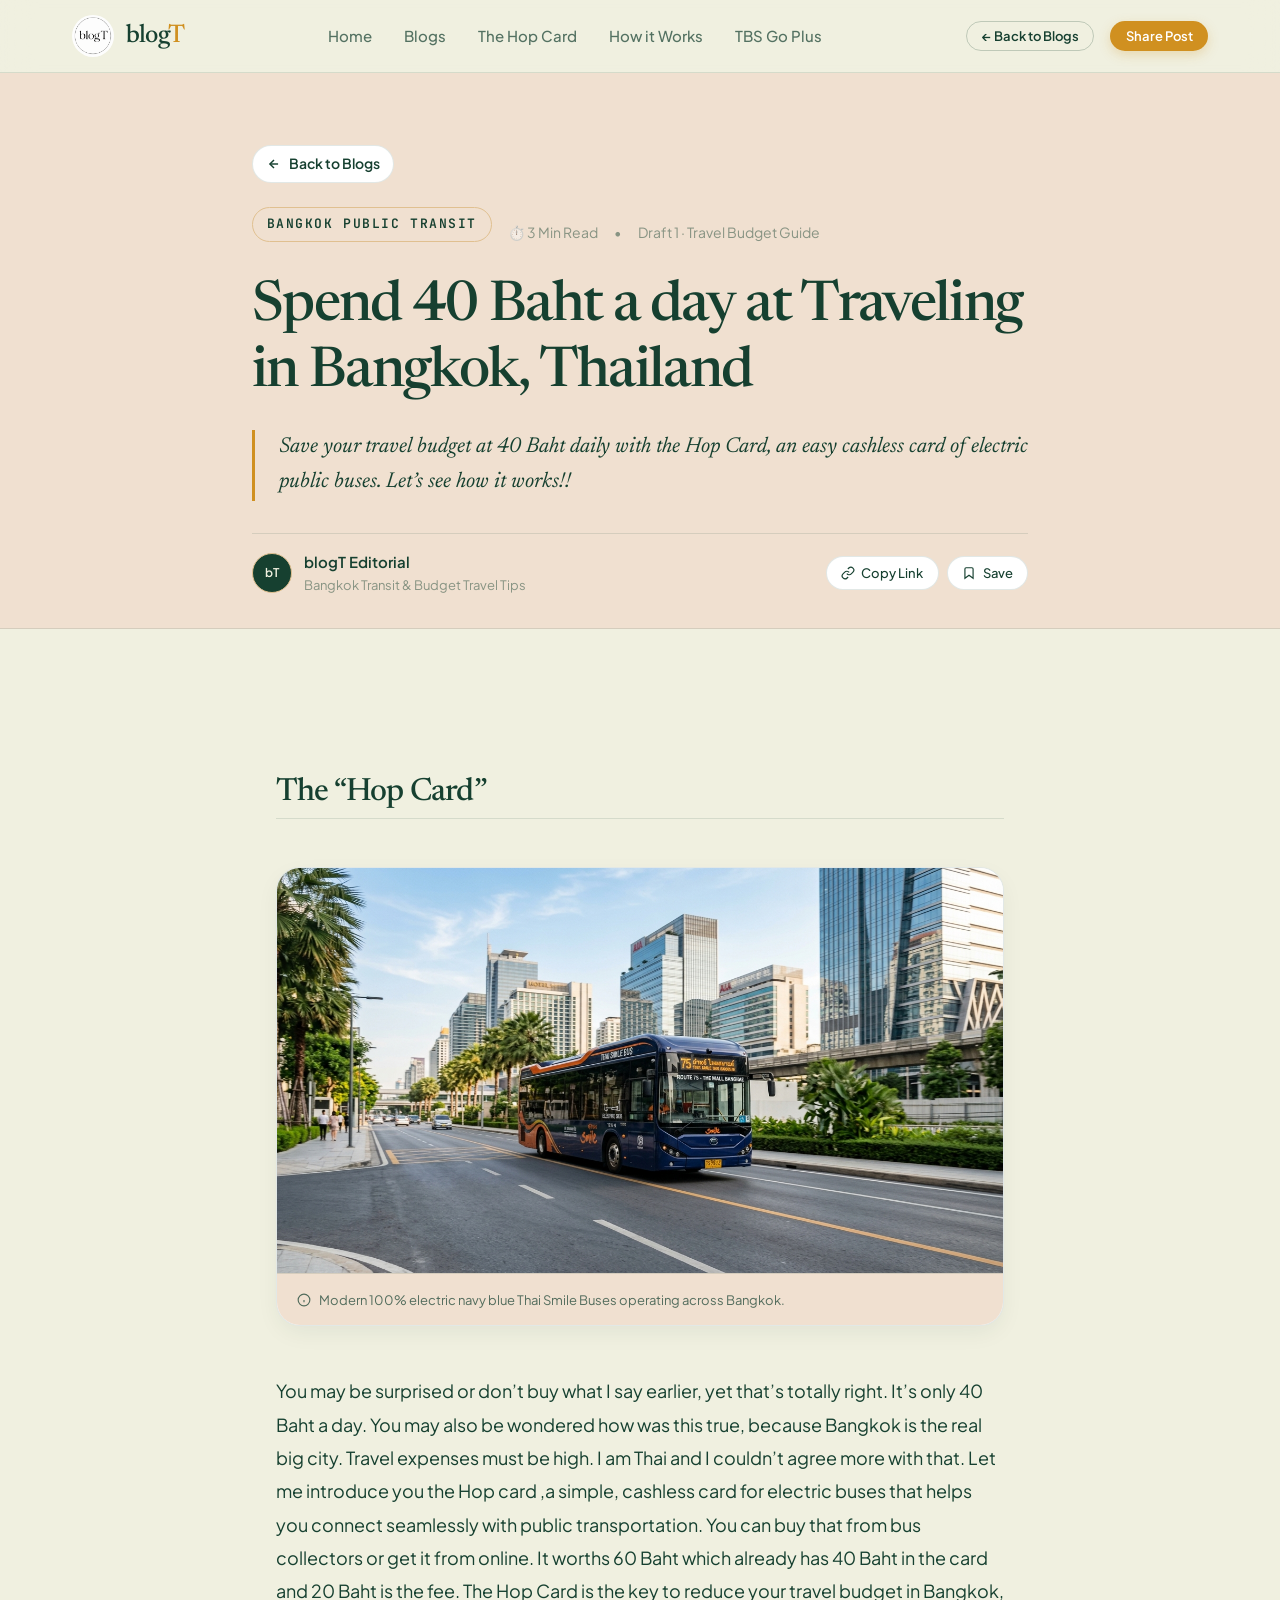
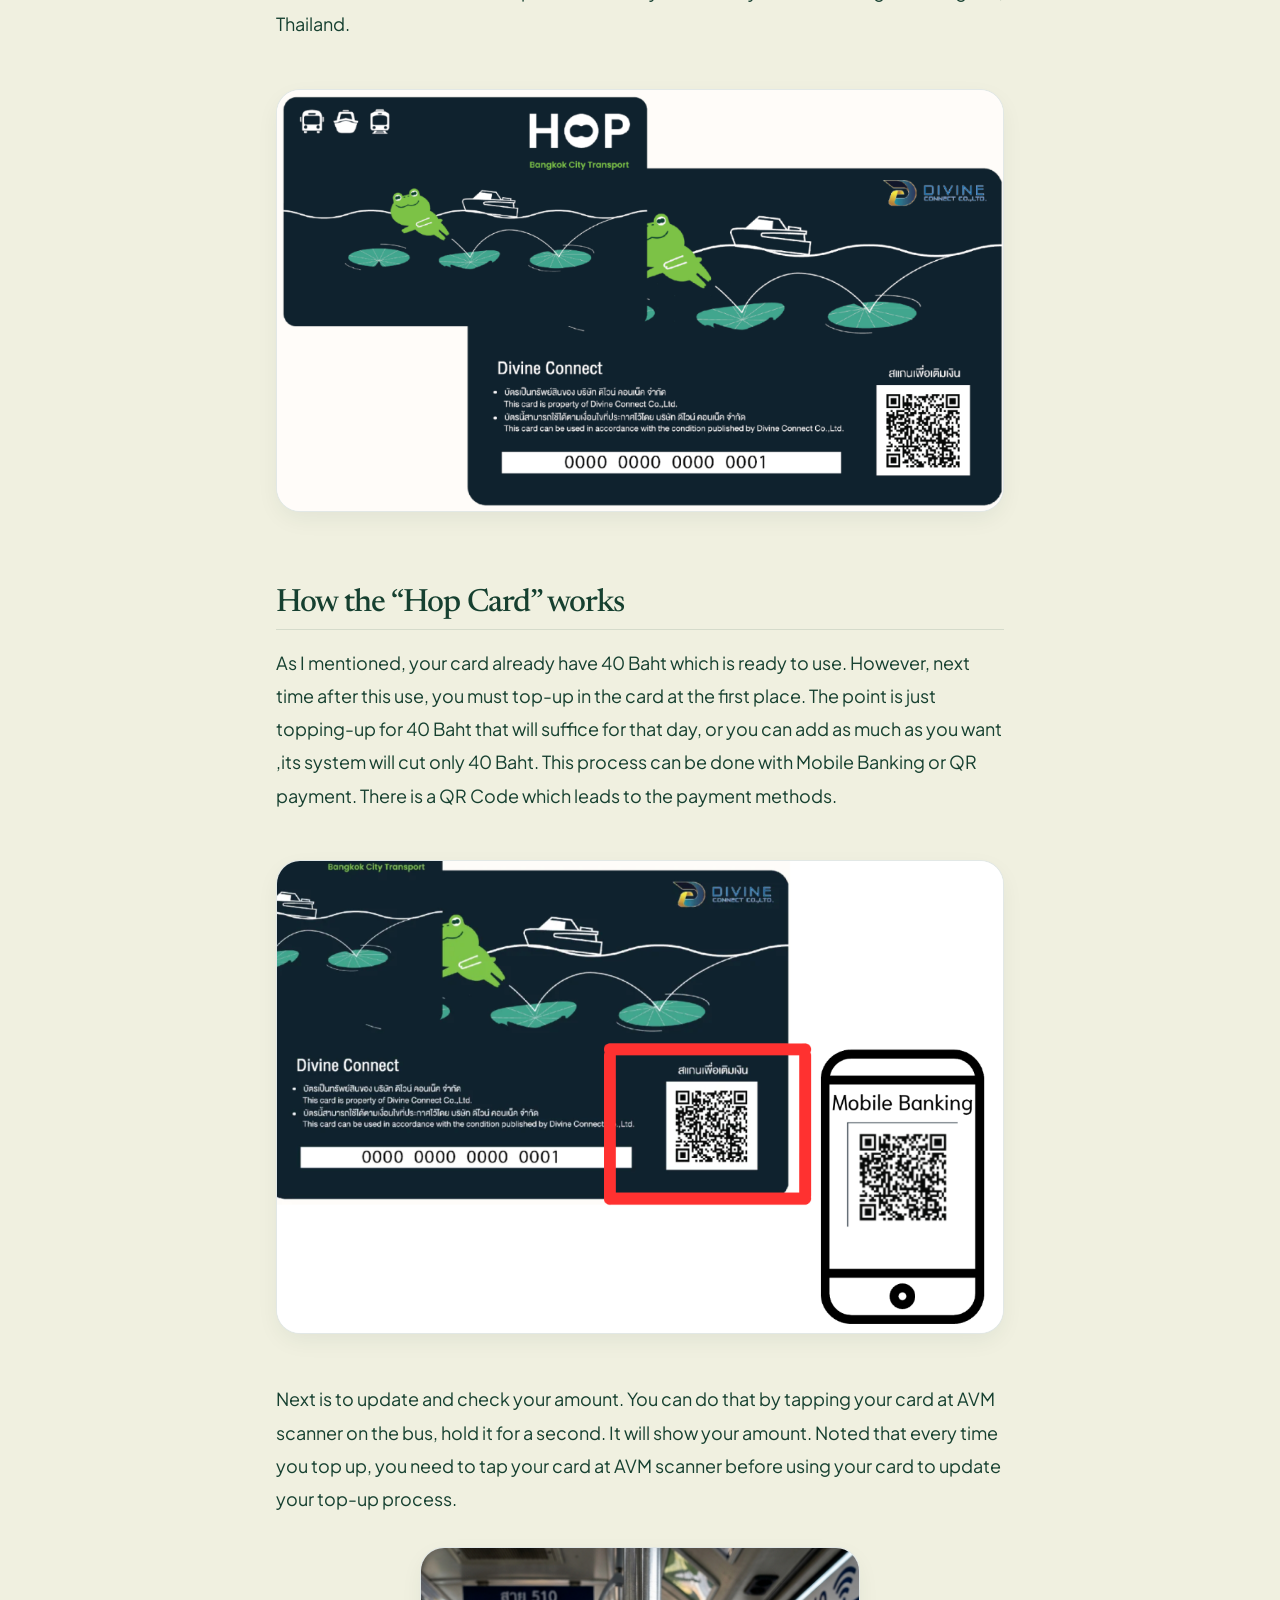
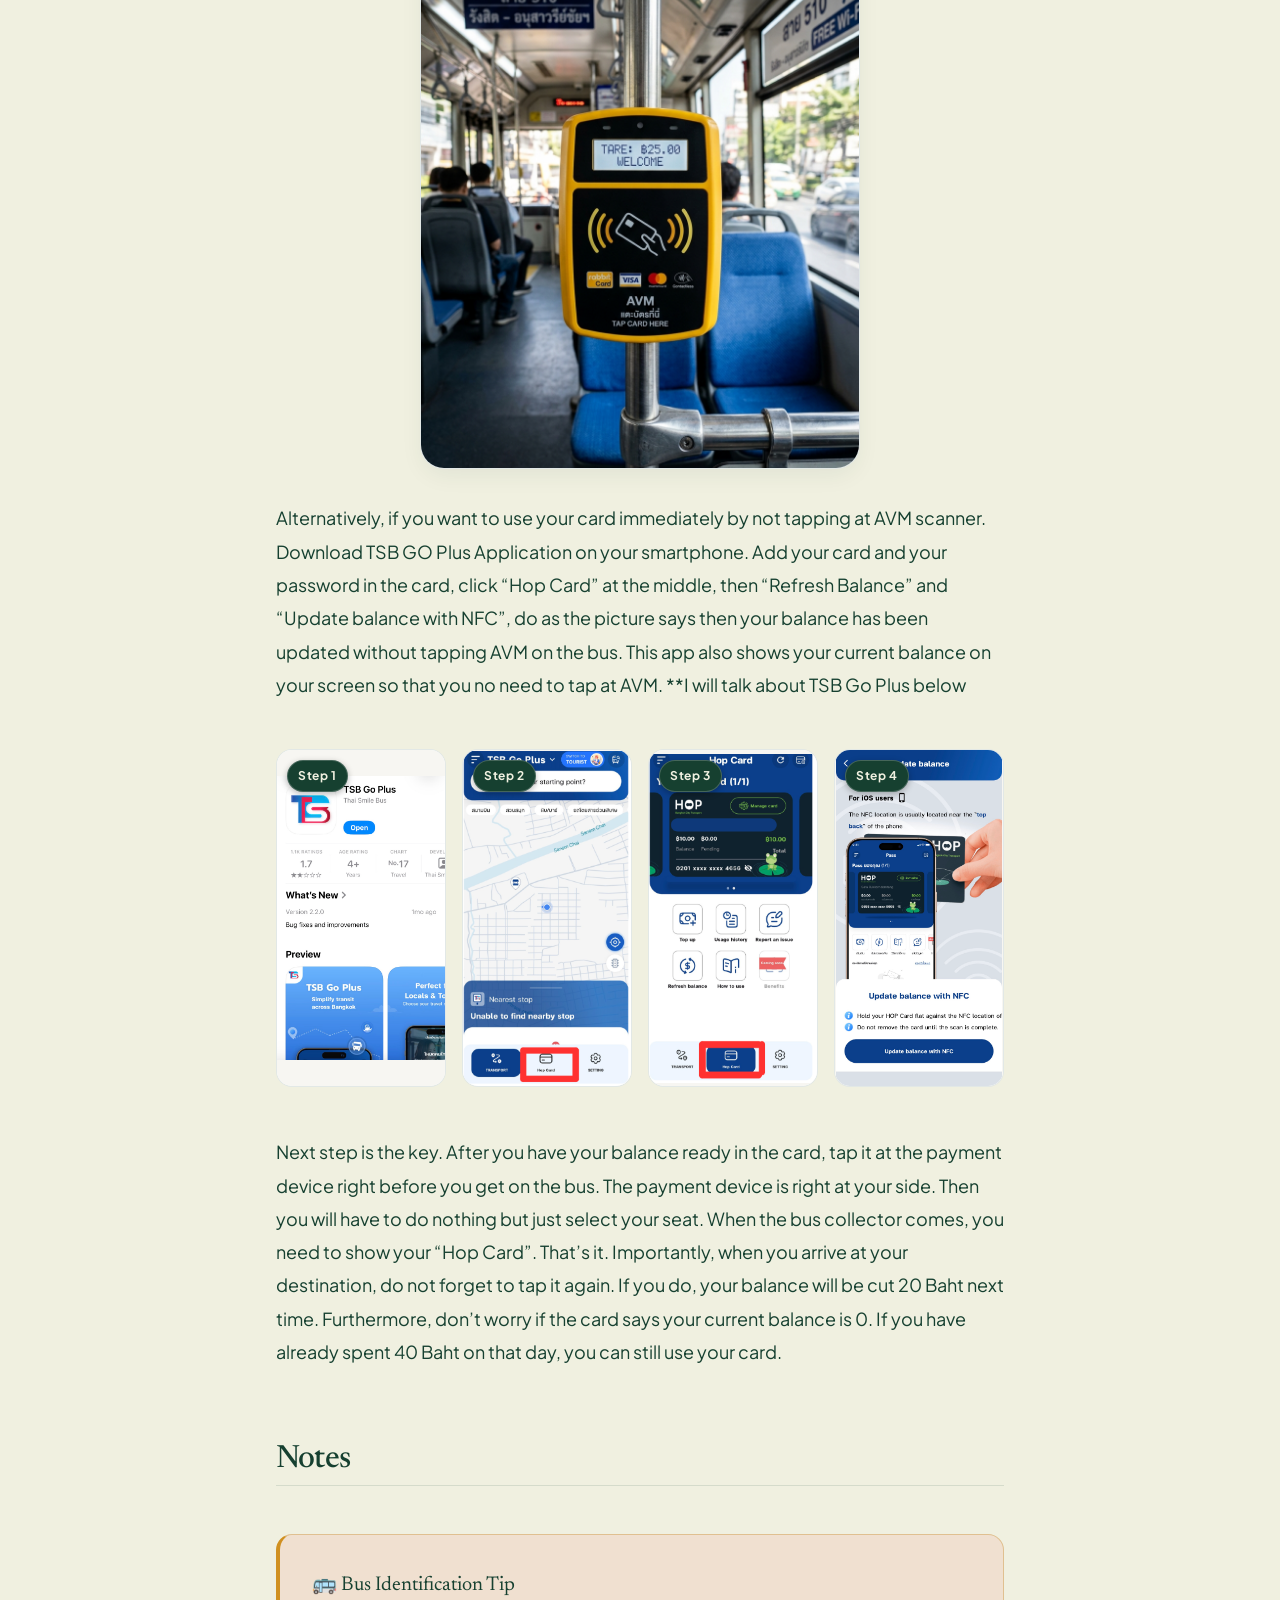
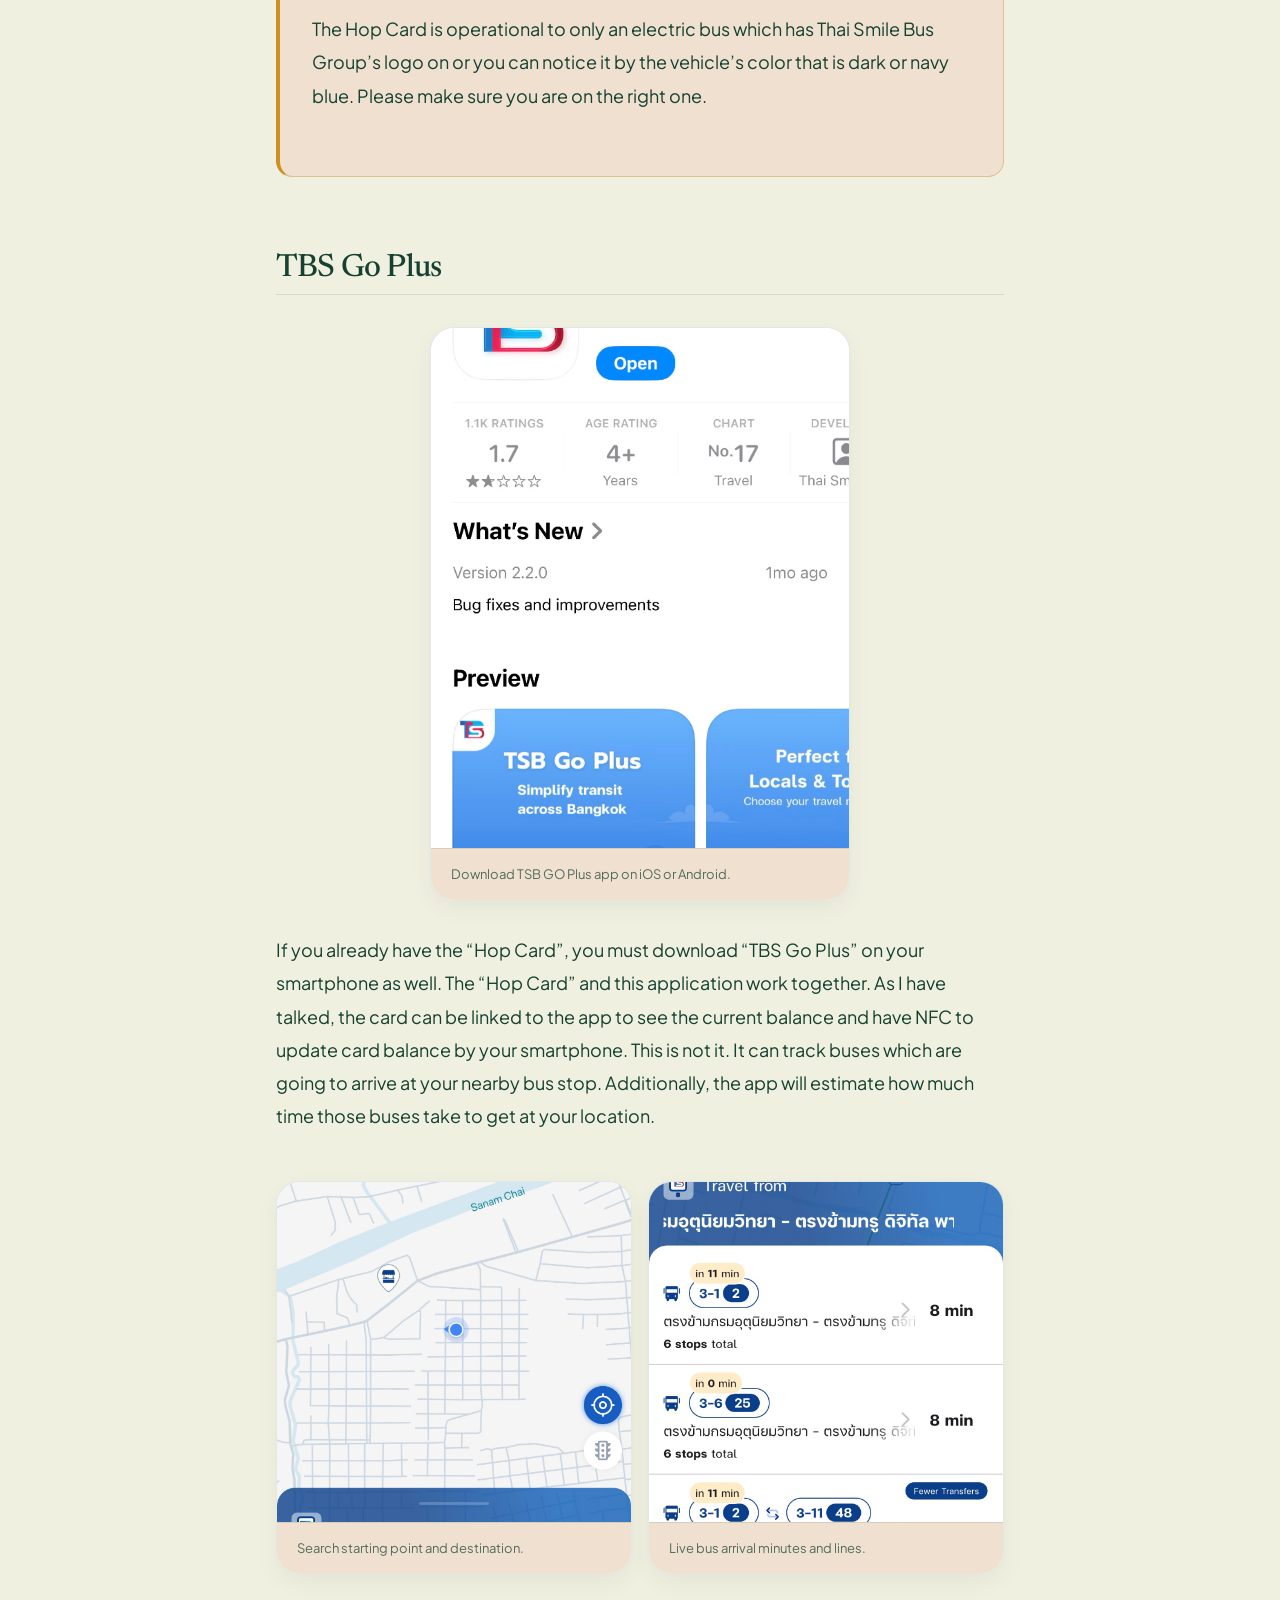
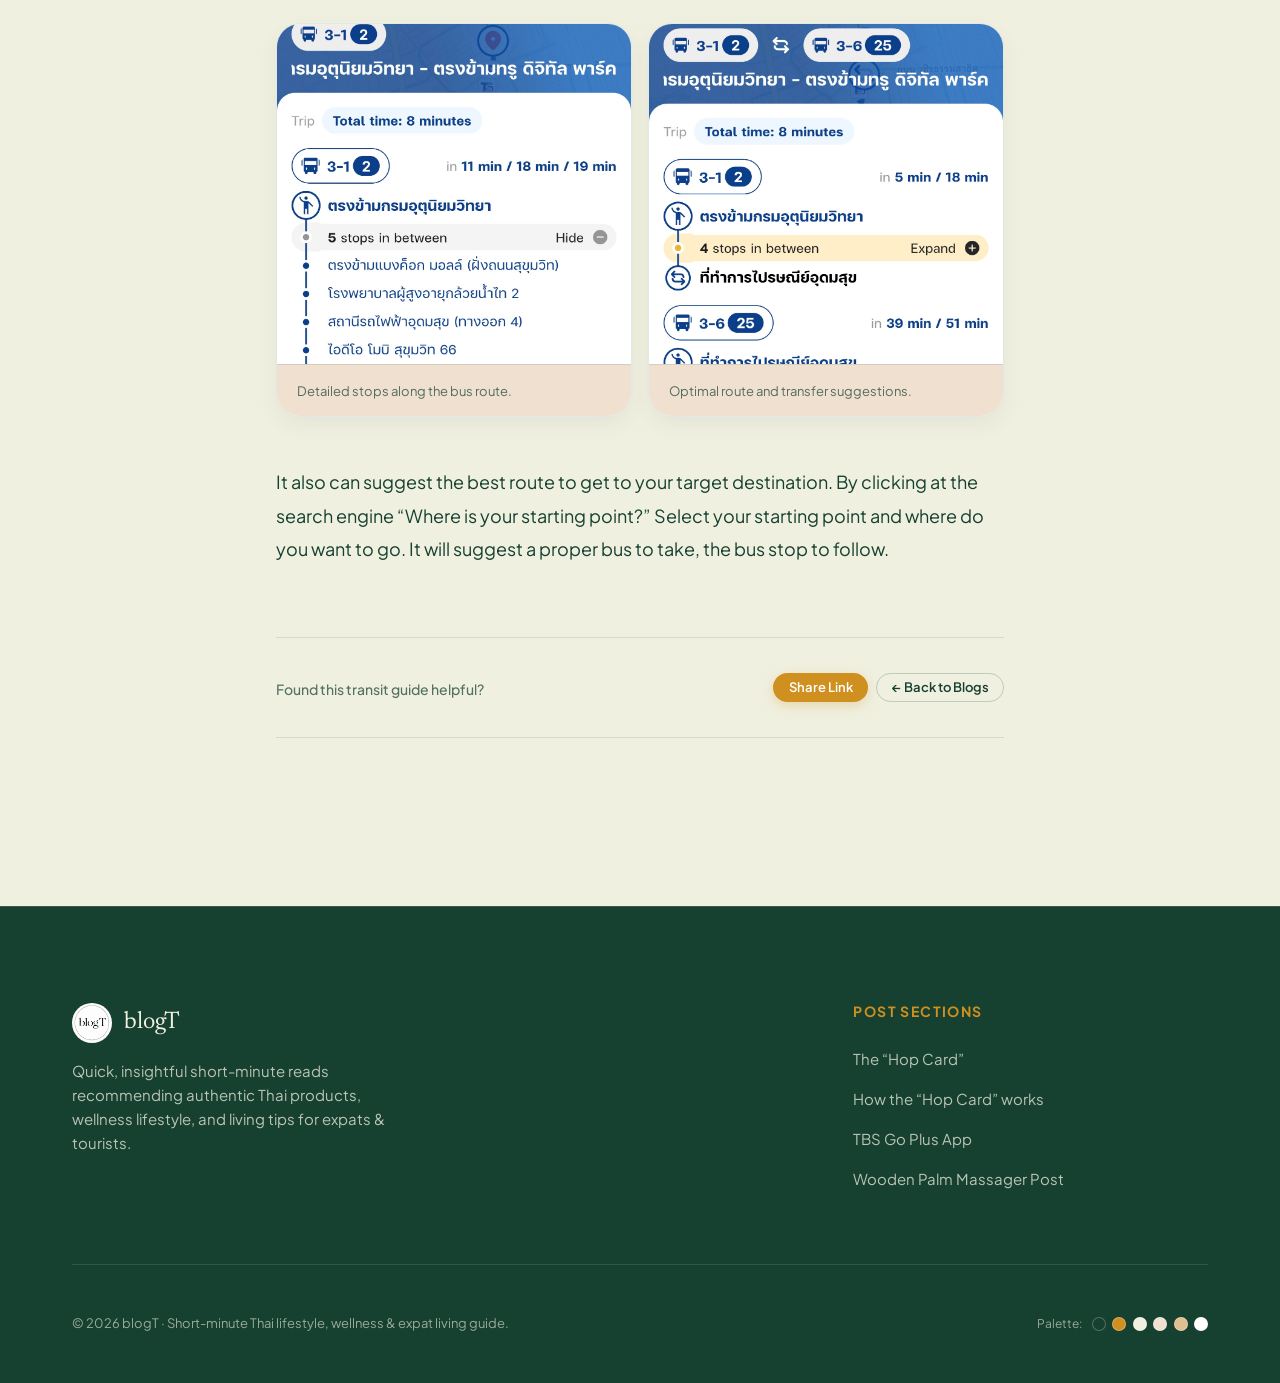
==== hop-card-bangkok.html @ a98628d6 "Add files via upload" ====
<!DOCTYPE html>
<html lang="en">
<head>
  <meta charset="UTF-8">
  <meta name="viewport" content="width=device-width, initial-scale=1.0">
  <title>Spend 40 Baht a day at Traveling in Bangkok, Thailand — blogT</title>
  <meta name="description" content="Save your travel budget at 40 Baht daily with the Hop Card, an easy cashless card of electric public buses. Let’s see how it works!!">
  
  <!-- Favicon -->
  <link rel="icon" type="image/png" href="assets/blogt-logo.png">

  <!-- Google Fonts -->
  <link rel="preconnect" href="https://fonts.googleapis.com">
  <link rel="preconnect" href="https://fonts.gstatic.com" crossorigin>
  <link href="https://fonts.googleapis.com/css2?family=JetBrains+Mono:wght@400;500;600&family=Newsreader:ital,opsz,wght@0,6..72,400..700;1,6..72,400..600&family=Plus+Jakarta+Sans:wght@400;500;600;700&display=swap" rel="stylesheet">

  <!-- Stylesheets -->
  <link rel="stylesheet" href="css/tokens.css">
  <link rel="stylesheet" href="css/base.css">
  <link rel="stylesheet" href="css/components.css">
  <link rel="stylesheet" href="css/responsive.css">
</head>
<body>

  <!-- Header -->
  <header class="site-header" id="site-header">
    <div class="container nav-container">
      <a href="index.html" class="brand-link" aria-label="blogT Home">
        <img src="assets/blogt-logo.png" alt="blogT Logo" class="brand-logo-img" width="42" height="42">
        <span class="brand-text">blog<span class="brand-dot">T</span></span>
      </a>

      <!-- Desktop Nav -->
      <nav class="nav-menu" id="nav-menu">
        <a href="index.html" class="nav-link">Home</a>
        <a href="index.html#blogs" class="nav-link">Blogs</a>
        <a href="#hop-card" class="nav-link">The Hop Card</a>
        <a href="#how-it-works" class="nav-link">How it Works</a>
        <a href="#tbs-go-plus" class="nav-link">TBS Go Plus</a>
      </nav>

      <!-- Actions -->
      <div class="nav-actions">
        <a href="index.html#blogs" class="btn btn-outline btn-sm">← Back to Blogs</a>
        <button class="btn btn-primary btn-sm" data-action="share-article">Share Post</button>
      </div>
    </div>
  </header>

  <main>
    <!-- Article Header -->
    <header class="article-page-header">
      <div class="container container-narrow">
        <a href="index.html#blogs" class="back-to-home">
          <svg width="14" height="14" viewBox="0 0 24 24" fill="none" stroke="currentColor" stroke-width="2.5">
            <line x1="19" y1="12" x2="5" y2="12"></line>
            <polyline points="12 19 5 12 12 5"></polyline>
          </svg>
          Back to Blogs
        </a>

        <div class="article-header-meta">
          <span class="section-tag">Bangkok Public Transit</span>
          <span style="font-size: 0.875rem; color: var(--text-faint);">⏱️ 3 Min Read</span>
          <span style="font-size: 0.875rem; color: var(--text-faint);">•</span>
          <span style="font-size: 0.875rem; color: var(--text-faint);">Draft 1 · Travel Budget Guide</span>
        </div>

        <h1 class="article-main-title">
          Spend 40 Baht a day at Traveling in Bangkok, Thailand
        </h1>

        <p class="article-lead-text">
          Save your travel budget at 40 Baht daily with the Hop Card, an easy cashless card of electric public buses. Let’s see how it works!!
        </p>

        <div class="article-author-bar">
          <div class="article-author-info">
            <div class="author-avatar" style="width: 40px; height: 40px; background-color: var(--color-forest); color: var(--color-cream); font-weight: 600;">bT</div>
            <div>
              <div style="font-size: 0.9375rem; font-weight: 600; color: var(--color-forest);">blogT Editorial</div>
              <div style="font-size: 0.8125rem; color: var(--text-faint);">Bangkok Transit &amp; Budget Travel Tips</div>
            </div>
          </div>
          <div class="share-buttons-group">
            <button class="share-btn" data-action="copy-link">
              <svg width="14" height="14" viewBox="0 0 24 24" fill="none" stroke="currentColor" stroke-width="2">
                <path d="M10 13a5 5 0 0 0 7.54.54l3-3a5 5 0 0 0-7.07-7.07l-1.72 1.71"></path>
                <path d="M14 11a5 5 0 0 0-7.54-.54l-3 3a5 5 0 0 0 7.07 7.07l1.71-1.71"></path>
              </svg>
              Copy Link
            </button>
            <button class="share-btn" data-action="bookmark">
              <svg width="14" height="14" viewBox="0 0 24 24" fill="none" stroke="currentColor" stroke-width="2">
                <path d="M19 21l-7-5-7 5V5a2 2 0 0 1 2-2h10a2 2 0 0 1 2 2z"></path>
              </svg>
              Save
            </button>
          </div>
        </div>
      </div>
    </header>

    <!-- Main Article Body (Exact Draft 1 Content) -->
    <article class="article-body-wrapper">
      <div class="article-prose">
        
        <!-- Section 1: The "Hop Card" -->
        <h2 id="hop-card">The “Hop Card”</h2>
        
        <figure class="article-figure">
          <img src="assets/images/hop-bus-bangkok.jpg" alt="Thai Smile Electric Navy Blue Bus in Bangkok" loading="eager">
          <figcaption class="article-figure-caption">
            <svg width="14" height="14" viewBox="0 0 24 24" fill="none" stroke="currentColor" stroke-width="2"><circle cx="12" cy="12" r="10"></circle><line x1="12" y1="16" x2="12" y2="12"></line><line x1="12" y1="8" x2="12.01" y2="8"></line></svg>
            Modern 100% electric navy blue Thai Smile Buses operating across Bangkok.
          </figcaption>
        </figure>

        <p>
          You may be surprised or don’t buy what I say earlier, yet that’s totally right. It’s only 40 Baht a day. You may also be wondered how was this true, because Bangkok is the real big city. Travel expenses must be high. I am Thai and I couldn’t agree more with that. Let me introduce you the Hop card ,a simple, cashless card for electric buses that helps you connect seamlessly with public transportation. You can buy that from bus collectors or get it from online. It worths 60 Baht which already has 40 Baht in the card and 20 Baht is the fee. The Hop Card is the key to reduce your travel budget in Bangkok, Thailand.
        </p>

        <!-- HOP Card Front & Back Image -->
        <figure class="article-figure">
          <img src="assets/images/hop-card-front-back.png" alt="Bangkok HOP Card Front and Back" loading="lazy">
        </figure>

        <!-- Section 2: How the "Hop Card" works -->
        <h2 id="how-it-works">How the “Hop Card” works</h2>

        <p>
          As I mentioned, your card already have 40 Baht which is ready to use. However, next time after this use, you must top-up in the card at the first place. The point is just topping-up for 40 Baht that will suffice for that day, or you can add as much as you want ,its system will cut only 40 Baht. This process can be done with Mobile Banking or QR payment. There is a QR Code which leads to the payment methods.
        </p>

        <figure class="article-figure">
          <img src="assets/images/hop-card-qr-topup.png" alt="Scan QR code with Mobile Banking to top up Hop Card" loading="lazy">
        </figure>

        <p>
          Next is to update and check your amount. You can do that by tapping your card at AVM scanner on the bus, hold it for a second. It will show your amount. Noted that every time you top up, you need to tap your card at AVM scanner before using your card to update your top-up process.
        </p>

        <figure class="article-figure" style="max-width: 440px; margin: var(--space-xl) auto;">
          <img src="assets/images/avm-scanner-clear.jpg" alt="AVM card scanner validator on bus" loading="lazy">
        </figure>

        <p>
          Alternatively, if you want to use your card immediately by not tapping at AVM scanner. Download TSB GO Plus Application on your smartphone. Add your card and your password in the card, click “Hop Card” at the middle, then “Refresh Balance” and “Update balance with NFC”, do as the picture says then your balance has been updated without tapping AVM on the bus. This app also shows your current balance on your screen so that you no need to tap at AVM. **I will talk about TSB Go Plus below
        </p>

        <!-- 4-Step App & NFC Balance Update Flow -->
        <div class="steps-image-grid">
          <!-- Step 1 -->
          <div class="step-card">
            <span class="step-badge">Step 1</span>
            <img src="assets/images/hop-card/step1-download-app.png" alt="Step 1: Download TSB GO Plus App" loading="lazy">
          </div>

          <!-- Step 2 -->
          <div class="step-card">
            <span class="step-badge">Step 2</span>
            <img src="assets/images/hop-card/step2-click-hopcard.png" alt="Step 2: Click Hop Card at the middle" loading="lazy">
          </div>

          <!-- Step 3 -->
          <div class="step-card">
            <span class="step-badge">Step 3</span>
            <img src="assets/images/hop-card/step3-card-dashboard.png" alt="Step 3: Click Refresh Balance" loading="lazy">
          </div>

          <!-- Step 4 -->
          <div class="step-card">
            <span class="step-badge">Step 4</span>
            <img src="assets/images/hop-card/step4-nfc-update.png" alt="Step 4: Update balance with NFC" loading="lazy">
          </div>
        </div>

        <p>
          Next step is the key. After you have your balance ready in the card, tap it at the payment device right before you get on the bus. The payment device is right at your side. Then you will have to do nothing but just select your seat. When the bus collector comes, you need to show your “Hop Card”. That’s it. Importantly, when you arrive at your destination, do not forget to tap it again. If you do, your balance will be cut 20 Baht next time. Furthermore, don’t worry if the card says your current balance is 0. If you have already spent 40 Baht on that day, you can still use your card.
        </p>

        <!-- Section 3: Notes -->
        <h2>Notes</h2>

        <div class="article-callout">
          <div class="article-callout-title">🚌 Bus Identification Tip</div>
          <p class="article-callout-text">
            The Hop Card is operational to only an electric bus which has Thai Smile Bus Group’s logo on or you can notice it by the vehicle’s color that is dark or navy blue. Please make sure you are on the right one.
          </p>
        </div>

        <!-- Section 4: TBS Go Plus -->
        <h2 id="tbs-go-plus">TBS Go Plus</h2>

        <figure class="article-figure" style="max-width: 420px; margin: var(--space-xl) auto;">
          <img src="assets/images/hop-card/step1-download-app.png" alt="TSB Go Plus App Store download" loading="lazy">
          <figcaption class="article-figure-caption">
            Download TSB GO Plus app on iOS or Android.
          </figcaption>
        </figure>

        <p>
          If you already have the “Hop Card”, you must download “TBS Go Plus” on your smartphone as well. The “Hop Card” and this application work together. As I have talked, the card can be linked to the app to see the current balance and have NFC to update card balance by your smartphone. This is not it. It can track buses which are going to arrive at your nearby bus stop. Additionally, the app will estimate how much time those buses take to get at your location.
        </p>

        <div class="article-figure-grid">
          <figure class="article-figure">
            <img src="assets/images/hop-card/tsb-route-search.png" alt="Where is your starting point search in TSB Go Plus" loading="lazy">
            <figcaption class="article-figure-caption">
              Search starting point and destination.
            </figcaption>
          </figure>

          <figure class="article-figure">
            <img src="assets/images/hop-card/tsb-live-arrival.png" alt="Real-time bus arrival tracking" loading="lazy">
            <figcaption class="article-figure-caption">
              Live bus arrival minutes and lines.
            </figcaption>
          </figure>
        </div>

        <div class="article-figure-grid">
          <figure class="article-figure">
            <img src="assets/images/hop-card/tsb-route-stops.png" alt="Route stops list in TSB Go Plus" loading="lazy">
            <figcaption class="article-figure-caption">
              Detailed stops along the bus route.
            </figcaption>
          </figure>

          <figure class="article-figure">
            <img src="assets/images/hop-card/tsb-transfer-route.png" alt="Transfer route and timing suggestions" loading="lazy">
            <figcaption class="article-figure-caption">
              Optimal route and transfer suggestions.
            </figcaption>
          </figure>
        </div>

        <p>
          It also can suggest the best route to get to your target destination. By clicking at the search engine “Where is your starting point?” Select your starting point and where do you want to go. It will suggest a proper bus to take, the bus stop to follow.
        </p>

        <!-- Article Share & Action Bar -->
        <div class="article-share-bar">
          <div>
            <span style="font-size: 0.875rem; color: var(--text-muted); font-weight: 500;">Found this transit guide helpful?</span>
          </div>
          <div class="share-buttons-group">
            <button class="btn btn-primary btn-sm" data-action="copy-link">
              <span>Share Link</span>
            </button>
            <a href="index.html#blogs" class="btn btn-outline btn-sm">← Back to Blogs</a>
          </div>
        </div>

      </div>
    </article>
  </main>

  <!-- Site Footer -->
  <footer class="site-footer">
    <div class="container">
      <div class="footer-top-grid" style="grid-template-columns: 2fr 1fr;">
        <div class="footer-brand">
          <div class="footer-logo-row">
            <img src="assets/blogt-logo.png" alt="blogT Logo" class="footer-logo-img">
            <span class="footer-brand-title">blogT</span>
          </div>
          <p class="footer-brand-desc">
            Quick, insightful short-minute reads recommending authentic Thai products, wellness lifestyle, and living tips for expats &amp; tourists.
          </p>
        </div>

        <div>
          <h4 class="footer-col-title">Post Sections</h4>
          <ul class="footer-links-list">
            <li><a href="#hop-card" class="footer-link">The “Hop Card”</a></li>
            <li><a href="#how-it-works" class="footer-link">How the “Hop Card” works</a></li>
            <li><a href="#tbs-go-plus" class="footer-link">TBS Go Plus App</a></li>
            <li><a href="wooden-palm-massager.html" class="footer-link">Wooden Palm Massager Post</a></li>
          </ul>
        </div>
      </div>

      <div class="footer-bottom">
        <div>
          © 2026 blogT · Short-minute Thai lifestyle, wellness &amp; expat living guide.
        </div>
        <div class="color-palette-pills" title="Official Brand Palette">
          <span style="font-size: 0.75rem; margin-right: 0.25rem;">Palette:</span>
          <span class="palette-swatch-mini" style="background-color: #164030;" title="Dark Forest Green #164030"></span>
          <span class="palette-swatch-mini" style="background-color: #D09020;" title="Golden Yellow #D09020"></span>
          <span class="palette-swatch-mini" style="background-color: #F0F0E0;" title="Light Cream #F0F0E0"></span>
          <span class="palette-swatch-mini" style="background-color: #F0E0D0;" title="Warm Ivory #F0E0D0"></span>
          <span class="palette-swatch-mini" style="background-color: #E0C090;" title="Soft Beige #E0C090"></span>
          <span class="palette-swatch-mini" style="background-color: #FFFFFF;" title="White #FFFFFF"></span>
        </div>
      </div>
    </div>
  </footer>

  <!-- Toast Container -->
  <div class="toast-container" id="toast-container"></div>

  <!-- Scripts -->
  <script src="js/app.js"></script>
</body>
</html>
---- css/tokens.css ----
:root {
  /* Brand Palette from Reference */
  --color-forest: #164030;
  --color-forest-rgb: 22, 64, 48;
  --color-golden: #D09020;
  --color-golden-rgb: 208, 144, 32;
  --color-cream: #F0F0E0;
  --color-cream-rgb: 240, 240, 224;
  --color-ivory: #F0E0D0;
  --color-ivory-rgb: 240, 224, 208;
  --color-beige: #E0C090;
  --color-beige-rgb: 224, 192, 144;
  --color-white: #FFFFFF;
  --color-white-rgb: 255, 255, 255;

  /* Functional Semantics */
  --bg-primary: var(--color-cream);
  --bg-secondary: var(--color-ivory);
  --bg-surface: var(--color-white);
  --bg-dark: var(--color-forest);
  --bg-accent: var(--color-golden);
  --bg-tint: rgba(var(--color-beige-rgb), 0.35);

  --text-primary: var(--color-forest);
  --text-muted: rgba(var(--color-forest-rgb), 0.72);
  --text-faint: rgba(var(--color-forest-rgb), 0.48);
  --text-inverse: var(--color-cream);
  --text-accent: var(--color-golden);

  --border-subtle: rgba(var(--color-forest-rgb), 0.12);
  --border-medium: rgba(var(--color-forest-rgb), 0.22);
  --border-beige: var(--color-beige);
  --border-accent: var(--color-golden);

  /* Typography */
  --font-serif: 'Newsreader', 'Playfair Display', Georgia, serif;
  --font-sans: 'Plus Jakarta Sans', -apple-system, BlinkMacSystemFont, 'Segoe UI', sans-serif;
  --font-mono: 'JetBrains Mono', 'SF Mono', Consolas, monospace;

  /* Fluid Spacing */
  --space-xs: 0.25rem;
  --space-sm: 0.5rem;
  --space-md: 1rem;
  --space-lg: 1.5rem;
  --space-xl: 2rem;
  --space-2xl: 3rem;
  --space-3xl: 4.5rem;
  --space-4xl: 6rem;

  /* Layout */
  --container-max: 1200px;
  --container-narrow: 840px;
  --radius-sm: 4px;
  --radius-md: 8px;
  --radius-lg: 16px;
  --radius-xl: 24px;
  --radius-full: 9999px;

  /* Elevation & Shadows */
  --shadow-subtle: 0 2px 8px rgba(var(--color-forest-rgb), 0.04);
  --shadow-card: 0 8px 24px -4px rgba(var(--color-forest-rgb), 0.08);
  --shadow-float: 0 20px 40px -10px rgba(var(--color-forest-rgb), 0.12);
  --shadow-dropdown: 0 12px 32px rgba(var(--color-forest-rgb), 0.15);

  /* Transitions */
  --transition-fast: 150ms cubic-bezier(0.4, 0, 0.2, 1);
  --transition-normal: 250ms cubic-bezier(0.4, 0, 0.2, 1);
  --transition-smooth: 400ms cubic-bezier(0.16, 1, 0.3, 1);
}
---- css/base.css ----
/* Base Reset & Box Sizing */
*, *::before, *::after {
  box-sizing: border-box;
  margin: 0;
  padding: 0;
}

html {
  font-size: 16px;
  scroll-behavior: smooth;
  -webkit-font-smoothing: antialiased;
  -moz-osx-font-smoothing: grayscale;
  background-color: var(--bg-primary);
  color: var(--text-primary);
  text-rendering: optimizeLegibility;
}

body {
  font-family: var(--font-sans);
  font-size: 1.0625rem;
  line-height: 1.65;
  background-color: var(--bg-primary);
  color: var(--text-primary);
  min-height: 100vh;
  display: flex;
  flex-direction: column;
  overflow-x: hidden;
  position: relative;
}

/* Custom Selection */
::selection {
  background-color: var(--color-golden);
  color: var(--color-white);
}

/* Scrollbar */
::-webkit-scrollbar {
  width: 8px;
  height: 8px;
}

::-webkit-scrollbar-track {
  background: var(--bg-primary);
}

::-webkit-scrollbar-thumb {
  background: var(--color-beige);
  border-radius: var(--radius-full);
}

::-webkit-scrollbar-thumb:hover {
  background: var(--color-golden);
}

/* Typography Base */
h1, h2, h3, h4, h5, h6 {
  font-family: var(--font-serif);
  color: var(--text-primary);
  font-weight: 500;
  line-height: 1.2;
  letter-spacing: -0.02em;
}

h1 {
  font-size: clamp(2.5rem, 5vw + 1rem, 4.5rem);
  letter-spacing: -0.03em;
}

h2 {
  font-size: clamp(2rem, 3.5vw + 0.5rem, 3.25rem);
  letter-spacing: -0.025em;
}

h3 {
  font-size: clamp(1.4rem, 2vw + 0.5rem, 2rem);
}

h4 {
  font-size: 1.25rem;
}

p {
  color: var(--text-muted);
  margin-bottom: var(--space-md);
  font-weight: 400;
}

p.lead {
  font-size: 1.25rem;
  line-height: 1.7;
  color: var(--text-primary);
}

a {
  color: inherit;
  text-decoration: none;
  transition: color var(--transition-fast), opacity var(--transition-fast);
}

button {
  font-family: inherit;
  cursor: pointer;
  border: none;
  background: none;
}

img {
  max-width: 100%;
  height: auto;
  display: block;
}

/* Layout Utilities */
.container {
  width: 100%;
  max-width: var(--container-max);
  margin-left: auto;
  margin-right: auto;
  padding-left: var(--space-xl);
  padding-right: var(--space-xl);
}

.container-narrow {
  max-width: var(--container-narrow);
}

.section {
  padding-top: var(--space-4xl);
  padding-bottom: var(--space-4xl);
  position: relative;
}

.section-header {
  text-align: center;
  max-width: 720px;
  margin: 0 auto var(--space-3xl) auto;
}

.section-tag {
  display: inline-flex;
  align-items: center;
  gap: 0.5rem;
  font-family: var(--font-mono);
  font-size: 0.8125rem;
  text-transform: uppercase;
  letter-spacing: 0.12em;
  color: var(--color-forest);
  background-color: var(--color-ivory);
  border: 1px solid var(--border-beige);
  padding: 0.35rem 0.85rem;
  border-radius: var(--radius-full);
  margin-bottom: var(--space-md);
  font-weight: 600;
}

.section-title {
  margin-bottom: var(--space-md);
}

.section-desc {
  font-size: 1.125rem;
  line-height: 1.6;
  color: var(--text-muted);
}

/* Accent utilities */
.text-golden {
  color: var(--color-golden);
}

.text-forest {
  color: var(--color-forest);
}

.serif-italic {
  font-family: var(--font-serif);
  font-style: italic;
  font-weight: 400;
}

.divider {
  height: 1px;
  background-color: var(--border-subtle);
  border: none;
  margin: var(--space-3xl) 0;
}
---- css/components.css ----
/* ==========================================================================
   Navigation & Header
   ========================================================================== */
.site-header {
  position: sticky;
  top: 0;
  z-index: 100;
  background-color: rgba(var(--color-cream-rgb), 0.88);
  backdrop-filter: blur(16px);
  -webkit-backdrop-filter: blur(16px);
  border-bottom: 1px solid var(--border-subtle);
  transition: all var(--transition-normal);
}

.site-header.scrolled {
  background-color: rgba(var(--color-cream-rgb), 0.96);
  border-bottom-color: var(--border-medium);
  box-shadow: var(--shadow-subtle);
}

.nav-container {
  display: flex;
  align-items: center;
  justify-content: space-between;
  height: 72px;
}

.brand-link {
  display: flex;
  align-items: center;
  gap: 0.75rem;
  font-family: var(--font-serif);
  font-size: 1.5rem;
  font-weight: 600;
  letter-spacing: -0.02em;
  color: var(--color-forest);
}

.brand-logo-img {
  width: 42px;
  height: 42px;
  border-radius: var(--radius-full);
  object-fit: cover;
  transition: transform var(--transition-smooth);
}

.brand-link:hover .brand-logo-img {
  transform: rotate(10deg) scale(1.05);
}

.brand-text {
  font-family: var(--font-serif);
  font-size: 1.6rem;
  letter-spacing: -0.03em;
  font-weight: 500;
}

.brand-dot {
  color: var(--color-golden);
}

.nav-menu {
  display: flex;
  align-items: center;
  gap: 2rem;
  list-style: none;
}

.nav-link {
  font-size: 0.9375rem;
  font-weight: 500;
  color: var(--text-muted);
  position: relative;
  padding: 0.25rem 0;
}

.nav-link:hover {
  color: var(--color-forest);
}

.nav-link::after {
  content: '';
  position: absolute;
  bottom: 0;
  left: 0;
  width: 0%;
  height: 1.5px;
  background-color: var(--color-golden);
  transition: width var(--transition-normal);
}

.nav-link:hover::after {
  width: 100%;
}

.nav-actions {
  display: flex;
  align-items: center;
  gap: 1rem;
}

.search-trigger-btn {
  display: flex;
  align-items: center;
  gap: 0.5rem;
  padding: 0.5rem 0.85rem;
  border-radius: var(--radius-full);
  background-color: var(--color-ivory);
  border: 1px solid var(--border-subtle);
  color: var(--text-muted);
  font-size: 0.875rem;
  font-family: var(--font-sans);
  transition: all var(--transition-fast);
}

.search-trigger-btn:hover {
  border-color: var(--color-beige);
  color: var(--color-forest);
  background-color: var(--color-white);
}

.kbd-shortcut {
  display: inline-block;
  font-family: var(--font-mono);
  font-size: 0.75rem;
  padding: 0.1rem 0.4rem;
  border-radius: var(--radius-sm);
  background-color: var(--color-white);
  border: 1px solid var(--border-subtle);
  color: var(--text-faint);
}

/* Mobile Toggle */
.mobile-menu-btn {
  display: none;
  background: none;
  border: none;
  color: var(--color-forest);
  cursor: pointer;
  padding: 0.5rem;
}

/* ==========================================================================
   Buttons
   ========================================================================== */
.btn {
  display: inline-flex;
  align-items: center;
  justify-content: center;
  gap: 0.5rem;
  font-family: var(--font-sans);
  font-size: 0.9375rem;
  font-weight: 600;
  padding: 0.75rem 1.4rem;
  border-radius: var(--radius-full);
  transition: all var(--transition-fast);
  cursor: pointer;
  white-space: nowrap;
  line-height: 1;
}

.btn-primary {
  background-color: var(--color-golden);
  color: var(--color-white);
  border: 1px solid transparent;
  box-shadow: 0 4px 12px rgba(var(--color-golden-rgb), 0.25);
}

.btn-primary:hover {
  background-color: #ba7e18;
  transform: translateY(-1px);
  box-shadow: 0 6px 16px rgba(var(--color-golden-rgb), 0.35);
}

.btn-primary:active {
  transform: translateY(0);
}

.btn-dark {
  background-color: var(--color-forest);
  color: var(--color-cream);
  border: 1px solid transparent;
}

.btn-dark:hover {
  background-color: #0f2d22;
  transform: translateY(-1px);
  box-shadow: 0 4px 14px rgba(var(--color-forest-rgb), 0.2);
}

.btn-outline {
  background-color: transparent;
  color: var(--color-forest);
  border: 1px solid var(--border-medium);
}

.btn-outline:hover {
  border-color: var(--color-forest);
  background-color: rgba(var(--color-forest-rgb), 0.04);
}

.btn-ghost {
  background-color: transparent;
  color: var(--text-muted);
  padding: 0.75rem 1rem;
}

.btn-ghost:hover {
  color: var(--color-forest);
}

.btn-sm {
  font-size: 0.8125rem;
  padding: 0.45rem 0.9rem;
}

.btn-lg {
  font-size: 1.0625rem;
  padding: 0.95rem 2rem;
}

/* ==========================================================================
   Hero Section
   ========================================================================== */
.hero-section {
  position: relative;
  min-height: 560px;
  padding-top: var(--space-4xl);
  padding-bottom: var(--space-4xl);
  background-color: var(--color-cream);
  background-image: url('../assets/images/thai-lifestyle-banner.jpg');
  background-repeat: no-repeat;
  background-position: right center;
  background-size: cover;
  display: flex;
  align-items: center;
  overflow: hidden;
}

.hero-section::before {
  content: '';
  position: absolute;
  inset: 0;
  background: linear-gradient(
    90deg,
    rgba(240, 240, 224, 0.97) 0%,
    rgba(240, 240, 224, 0.92) 42%,
    rgba(240, 240, 224, 0.65) 60%,
    rgba(240, 240, 224, 0.15) 85%,
    rgba(240, 240, 224, 0) 100%
  );
  pointer-events: none;
  z-index: 1;
}

.hero-section .container {
  position: relative;
  z-index: 2;
}

.hero-content {
  max-width: 620px;
  margin: 0;
  text-align: left;
}

.hero-badge {
  display: inline-flex;
  align-items: center;
  gap: 0.6rem;
  background-color: var(--color-ivory);
  border: 1px solid var(--border-beige);
  padding: 0.4rem 1rem;
  border-radius: var(--radius-full);
  font-family: var(--font-sans);
  font-size: 0.875rem;
  font-weight: 500;
  color: var(--color-forest);
  margin-bottom: var(--space-lg);
}

.badge-dot {
  width: 8px;
  height: 8px;
  border-radius: var(--radius-full);
  background-color: var(--color-golden);
}

.hero-title {
  font-size: clamp(2.5rem, 4.8vw, 3.85rem);
  font-weight: 500;
  line-height: 1.15;
  margin-bottom: var(--space-lg);
  color: var(--color-forest);
}

.hero-title em {
  font-family: var(--font-serif);
  font-style: italic;
  color: var(--color-golden);
  font-weight: 400;
}

.hero-description {
  font-size: 1.15rem;
  line-height: 1.7;
  color: var(--text-muted);
  margin-bottom: var(--space-2xl);
  max-width: 540px;
}

.hero-cta-group {
  display: flex;
  align-items: center;
  justify-content: flex-start;
  gap: 1rem;
  flex-wrap: wrap;
  margin-bottom: var(--space-2xl);
}

.hero-social-proof {
  display: flex;
  align-items: center;
  justify-content: flex-start;
  gap: 1.25rem;
  padding-top: var(--space-md);
  border-top: 1px solid var(--border-subtle);
  max-width: 540px;
  margin: 0;
}

.avatar-stack {
  display: flex;
  align-items: center;
}

.avatar-stack-item {
  width: 34px;
  height: 34px;
  border-radius: var(--radius-full);
  border: 2px solid var(--color-cream);
  margin-left: -10px;
  background-color: var(--color-ivory);
  display: flex;
  align-items: center;
  justify-content: center;
  font-size: 0.75rem;
  font-weight: 600;
  color: var(--color-forest);
  object-fit: cover;
}

.avatar-stack-item:first-child {
  margin-left: 0;
}

.hero-proof-text {
  font-size: 0.875rem;
  color: var(--text-muted);
}

.hero-proof-text strong {
  color: var(--color-forest);
  font-weight: 600;
}

/* ==========================================================================
   Hero Interactive Writer / Card Preview
   ========================================================================== */
.hero-preview-container {
  position: relative;
}

.hero-preview-card {
  background-color: var(--color-white);
  border-radius: var(--radius-xl);
  border: 1px solid var(--border-subtle);
  box-shadow: var(--shadow-float);
  overflow: hidden;
  position: relative;
  transition: transform var(--transition-smooth);
}

.hero-preview-card:hover {
  transform: translateY(-4px);
}

.editor-header {
  padding: 0.85rem 1.25rem;
  background-color: var(--color-ivory);
  border-bottom: 1px solid var(--border-subtle);
  display: flex;
  align-items: center;
  justify-content: space-between;
}

.editor-controls {
  display: flex;
  align-items: center;
  gap: 0.4rem;
}

.control-dot {
  width: 10px;
  height: 10px;
  border-radius: var(--radius-full);
}

.control-dot.red { background-color: #E26D5C; }
.control-dot.yellow { background-color: var(--color-golden); }
.control-dot.green { background-color: var(--color-forest); }

.editor-status {
  font-family: var(--font-mono);
  font-size: 0.75rem;
  color: var(--text-muted);
  display: flex;
  align-items: center;
  gap: 0.5rem;
}

.status-indicator {
  width: 6px;
  height: 6px;
  border-radius: var(--radius-full);
  background-color: #38a169;
}

.editor-body {
  padding: var(--space-xl);
}

.editor-tag {
  font-family: var(--font-mono);
  font-size: 0.75rem;
  color: var(--color-golden);
  text-transform: uppercase;
  letter-spacing: 0.1em;
  margin-bottom: 0.5rem;
  display: block;
}

.editor-article-title {
  font-family: var(--font-serif);
  font-size: 1.65rem;
  line-height: 1.3;
  margin-bottom: var(--space-md);
  color: var(--color-forest);
}

.editor-article-body {
  font-family: var(--font-serif);
  font-size: 1.05rem;
  line-height: 1.7;
  color: var(--text-muted);
  margin-bottom: var(--space-lg);
}

.editor-article-body em {
  color: var(--color-forest);
  font-style: italic;
}

.editor-footer {
  display: flex;
  align-items: center;
  justify-content: space-between;
  padding-top: var(--space-md);
  border-top: 1px solid var(--border-subtle);
  font-size: 0.8125rem;
  color: var(--text-faint);
}

.word-count-badge {
  font-family: var(--font-mono);
}

.zen-toggle-pill {
  display: inline-flex;
  align-items: center;
  gap: 0.35rem;
  padding: 0.25rem 0.65rem;
  background-color: var(--color-ivory);
  border-radius: var(--radius-full);
  color: var(--color-forest);
  font-weight: 500;
  font-size: 0.75rem;
  border: 1px solid var(--border-beige);
}

/* Floating Accent Badge */
.floating-accent-badge {
  position: absolute;
  bottom: -20px;
  left: -20px;
  background-color: var(--color-forest);
  color: var(--color-cream);
  padding: 0.85rem 1.25rem;
  border-radius: var(--radius-lg);
  display: flex;
  align-items: center;
  gap: 0.75rem;
  box-shadow: var(--shadow-dropdown);
  border: 1px solid rgba(var(--color-beige-rgb), 0.3);
}

.badge-icon {
  font-size: 1.25rem;
}

.badge-text-title {
  font-size: 0.8125rem;
  font-weight: 600;
  color: var(--color-golden);
  line-height: 1.2;
}

.badge-text-sub {
  font-size: 0.75rem;
  color: var(--color-ivory);
  opacity: 0.9;
}

/* ==========================================================================
   Curated Stories Section
   ========================================================================== */
/* ==========================================================================
   Blogs Section with Thai Spa & Wellness Background
   ========================================================================== */
.blogs-section {
  position: relative;
  background-color: var(--color-ivory);
  background-image: url('../assets/images/blogs-background.jpg');
  background-repeat: no-repeat;
  background-position: center center;
  background-size: cover;
  border-top: 1px solid var(--border-subtle);
  border-bottom: 1px solid var(--border-subtle);
  padding-top: var(--space-4xl);
  padding-bottom: var(--space-4xl);
  overflow: hidden;
}

.blogs-section::before {
  content: '';
  position: absolute;
  inset: 0;
  background: radial-gradient(
    ellipse at center,
    rgba(240, 224, 208, 0.88) 0%,
    rgba(240, 224, 208, 0.75) 55%,
    rgba(240, 224, 208, 0.4) 100%
  );
  pointer-events: none;
  z-index: 1;
}

.blogs-section .container {
  position: relative;
  z-index: 2;
}

.blogs-cards-grid {
  display: grid;
  grid-template-columns: repeat(2, 1fr);
  gap: var(--space-xl);
  max-width: 1200px;
  margin: 0 auto;
  align-items: stretch;
}

.blogs-cards-grid > a {
  display: flex;
  text-decoration: none;
  color: inherit;
}

.blogs-cards-grid .story-card {
  display: flex;
  flex-direction: column;
  height: 100%;
  width: 100%;
}

.blogs-cards-grid .story-content {
  display: flex;
  flex-direction: column;
  flex: 1;
}

.blogs-cards-grid .story-footer {
  margin-top: auto;
  padding-top: var(--space-lg);
  border-top: 1px solid var(--border-subtle);
}

@media (max-width: 900px) {
  .blogs-cards-grid {
    grid-template-columns: 1fr;
    max-width: 680px;
  }
}

.stories-filter-bar {
  display: flex;
  align-items: center;
  justify-content: center;
  gap: 0.5rem;
  flex-wrap: wrap;
  margin-bottom: var(--space-3xl);
}

.filter-chip {
  padding: 0.5rem 1.15rem;
  border-radius: var(--radius-full);
  font-size: 0.875rem;
  font-weight: 500;
  color: var(--text-muted);
  background-color: var(--color-ivory);
  border: 1px solid var(--border-subtle);
  transition: all var(--transition-fast);
  cursor: pointer;
}

.filter-chip:hover {
  color: var(--color-forest);
  border-color: var(--color-beige);
  background-color: var(--color-white);
}

.filter-chip.active {
  background-color: var(--color-forest);
  color: var(--color-cream);
  border-color: var(--color-forest);
}

.stories-grid {
  display: grid;
  grid-template-columns: repeat(3, 1fr);
  gap: var(--space-xl);
}

.story-card {
  background-color: var(--color-white);
  border-radius: var(--radius-xl);
  border: 1px solid var(--border-subtle);
  overflow: hidden;
  display: flex;
  flex-direction: column;
  transition: all var(--transition-smooth);
  box-shadow: var(--shadow-subtle);
  cursor: pointer;
}

.story-card:hover {
  transform: translateY(-6px);
  box-shadow: var(--shadow-float);
  border-color: var(--color-beige);
}

.story-image-wrap {
  position: relative;
  width: 100%;
  aspect-ratio: 16 / 10;
  overflow: hidden;
  background-color: var(--color-ivory);
}

.story-img {
  width: 100%;
  height: 100%;
  object-fit: cover;
  transition: transform 0.6s cubic-bezier(0.16, 1, 0.3, 1);
}

.story-card:hover .story-img {
  transform: scale(1.05);
}

.story-category-tag {
  position: absolute;
  top: 1rem;
  left: 1rem;
  font-family: var(--font-mono);
  font-size: 0.6875rem;
  text-transform: uppercase;
  letter-spacing: 0.1em;
  font-weight: 600;
  background-color: rgba(var(--color-cream-rgb), 0.92);
  backdrop-filter: blur(8px);
  color: var(--color-forest);
  padding: 0.25rem 0.65rem;
  border-radius: var(--radius-full);
}

.story-content {
  padding: var(--space-xl);
  display: flex;
  flex-direction: column;
  flex: 1;
}

.story-meta-top {
  display: flex;
  align-items: center;
  gap: 0.75rem;
  font-size: 0.8125rem;
  color: var(--text-faint);
  margin-bottom: var(--space-sm);
}

.story-title {
  font-family: var(--font-serif);
  font-size: 1.45rem;
  line-height: 1.3;
  margin-bottom: var(--space-sm);
  color: var(--color-forest);
  transition: color var(--transition-fast);
}

.story-card:hover .story-title {
  color: var(--color-golden);
}

.story-excerpt {
  font-size: 0.9375rem;
  line-height: 1.6;
  color: var(--text-muted);
  margin-bottom: var(--space-lg);
  flex: 1;
}

.story-footer {
  display: flex;
  align-items: center;
  justify-content: space-between;
  padding-top: var(--space-md);
  border-top: 1px solid var(--border-subtle);
}

.story-author {
  display: flex;
  align-items: center;
  gap: 0.6rem;
}

.author-avatar {
  width: 28px;
  height: 28px;
  border-radius: var(--radius-full);
  background-color: var(--color-ivory);
  border: 1px solid var(--color-beige);
  display: flex;
  align-items: center;
  justify-content: center;
  font-size: 0.75rem;
  font-weight: 600;
  color: var(--color-forest);
}

.author-name {
  font-size: 0.8125rem;
  font-weight: 600;
  color: var(--color-forest);
}

.read-more-link {
  font-size: 0.8125rem;
  font-weight: 600;
  color: var(--color-golden);
  display: inline-flex;
  align-items: center;
  gap: 0.25rem;
}

/* ==========================================================================
   Interactive Reading Canvas & Typography Studio Widget
   ========================================================================== */
.studio-section {
  background-color: var(--color-ivory);
  border-top: 1px solid var(--border-subtle);
  border-bottom: 1px solid var(--border-subtle);
}

.studio-container {
  display: grid;
  grid-template-columns: 320px 1fr;
  gap: var(--space-2xl);
  background-color: var(--color-white);
  border-radius: var(--radius-xl);
  border: 1px solid var(--border-subtle);
  overflow: hidden;
  box-shadow: var(--shadow-card);
}

.studio-sidebar {
  padding: var(--space-2xl);
  background-color: rgba(var(--color-cream-rgb), 0.5);
  border-right: 1px solid var(--border-subtle);
  display: flex;
  flex-direction: column;
  gap: var(--space-xl);
}

.studio-group-title {
  font-family: var(--font-mono);
  font-size: 0.75rem;
  text-transform: uppercase;
  letter-spacing: 0.1em;
  color: var(--text-faint);
  margin-bottom: 0.75rem;
}

.studio-btn-group {
  display: flex;
  gap: 0.5rem;
  background-color: var(--color-ivory);
  padding: 0.25rem;
  border-radius: var(--radius-md);
  border: 1px solid var(--border-subtle);
}

.studio-toggle-btn {
  flex: 1;
  padding: 0.5rem;
  font-size: 0.8125rem;
  font-weight: 500;
  border-radius: var(--radius-sm);
  color: var(--text-muted);
  text-align: center;
  transition: all var(--transition-fast);
}

.studio-toggle-btn.active {
  background-color: var(--color-forest);
  color: var(--color-cream);
  font-weight: 600;
}

.theme-swatches {
  display: grid;
  grid-template-columns: repeat(3, 1fr);
  gap: 0.5rem;
}

.theme-swatch-btn {
  display: flex;
  flex-direction: column;
  align-items: center;
  gap: 0.35rem;
  padding: 0.6rem 0.4rem;
  border-radius: var(--radius-md);
  border: 1.5px solid var(--border-subtle);
  cursor: pointer;
  transition: all var(--transition-fast);
  background-color: var(--color-white);
}

.theme-swatch-btn:hover {
  border-color: var(--color-beige);
}

.theme-swatch-btn.active {
  border-color: var(--color-golden);
  box-shadow: 0 0 0 2px rgba(var(--color-golden-rgb), 0.25);
}

.swatch-circle {
  width: 24px;
  height: 24px;
  border-radius: var(--radius-full);
  border: 1px solid rgba(0,0,0,0.1);
}

.swatch-circle.cream { background-color: var(--color-cream); }
.swatch-circle.ivory { background-color: var(--color-ivory); }
.swatch-circle.forest { background-color: var(--color-forest); }

.swatch-label {
  font-size: 0.6875rem;
  font-weight: 500;
  color: var(--color-forest);
}

.slider-control-wrap {
  display: flex;
  flex-direction: column;
  gap: 0.5rem;
}

.slider-header {
  display: flex;
  justify-content: space-between;
  font-size: 0.8125rem;
  color: var(--text-muted);
}

.range-slider {
  width: 100%;
  accent-color: var(--color-golden);
  cursor: pointer;
}

/* Studio Canvas Display */
.studio-canvas {
  padding: var(--space-3xl);
  transition: background-color var(--transition-normal), color var(--transition-normal);
  background-color: var(--color-cream);
  color: var(--color-forest);
  display: flex;
  flex-direction: column;
  justify-content: center;
}

.studio-canvas.theme-cream {
  background-color: var(--color-cream);
  color: var(--color-forest);
}

.studio-canvas.theme-ivory {
  background-color: var(--color-ivory);
  color: var(--color-forest);
}

.studio-canvas.theme-forest {
  background-color: var(--color-forest);
  color: var(--color-cream);
}

.studio-canvas.theme-forest .canvas-dropcap,
.studio-canvas.theme-forest .canvas-article-title {
  color: var(--color-cream);
}

.studio-canvas.theme-forest .canvas-paragraph {
  color: rgba(var(--color-cream-rgb), 0.85);
}

.canvas-header {
  margin-bottom: var(--space-lg);
}

.canvas-meta {
  font-family: var(--font-mono);
  font-size: 0.75rem;
  text-transform: uppercase;
  letter-spacing: 0.12em;
  color: var(--color-golden);
  margin-bottom: 0.5rem;
}

.canvas-article-title {
  font-size: 2.2rem;
  font-weight: 500;
  line-height: 1.25;
  margin-bottom: var(--space-md);
  color: var(--color-forest);
}

.canvas-paragraph {
  font-size: 1.125rem;
  line-height: 1.8;
  margin-bottom: var(--space-md);
  color: var(--text-muted);
}

.canvas-dropcap {
  float: left;
  font-size: 4rem;
  line-height: 0.8;
  padding-top: 4px;
  padding-right: 12px;
  padding-bottom: 4px;
  font-family: var(--font-serif);
  color: var(--color-forest);
  font-weight: 600;
}

/* ==========================================================================
   Craft & Platform Pillars (Features)
   ========================================================================== */
.pillars-grid {
  display: grid;
  grid-template-columns: repeat(2, 1fr);
  gap: var(--space-xl);
}

.pillar-card {
  background-color: var(--color-white);
  border: 1px solid var(--border-subtle);
  border-radius: var(--radius-xl);
  padding: var(--space-2xl);
  display: flex;
  flex-direction: column;
  position: relative;
  transition: all var(--transition-smooth);
}

.pillar-card:hover {
  transform: translateY(-4px);
  border-color: var(--color-beige);
  box-shadow: var(--shadow-card);
}

.pillar-number {
  font-family: var(--font-mono);
  font-size: 0.875rem;
  font-weight: 600;
  color: var(--color-golden);
  margin-bottom: var(--space-lg);
  display: inline-block;
}

.pillar-icon-box {
  width: 48px;
  height: 48px;
  border-radius: var(--radius-lg);
  background-color: var(--color-ivory);
  color: var(--color-forest);
  display: flex;
  align-items: center;
  justify-content: center;
  margin-bottom: var(--space-lg);
  border: 1px solid var(--border-beige);
}

.pillar-title {
  font-family: var(--font-serif);
  font-size: 1.6rem;
  margin-bottom: var(--space-sm);
  color: var(--color-forest);
}

.pillar-desc {
  font-size: 1rem;
  line-height: 1.7;
  color: var(--text-muted);
}

/* ==========================================================================
   Philosophy / Manifesto Banner
   ========================================================================== */
.manifesto-section {
  background-color: var(--color-forest);
  color: var(--color-cream);
  border-radius: var(--radius-xl);
  padding: var(--space-4xl) var(--space-2xl);
  text-align: center;
  position: relative;
  overflow: hidden;
}

.manifesto-tag {
  color: var(--color-golden);
  font-family: var(--font-mono);
  font-size: 0.8125rem;
  text-transform: uppercase;
  letter-spacing: 0.15em;
  margin-bottom: var(--space-lg);
  display: block;
}

.manifesto-quote {
  font-family: var(--font-serif);
  font-size: clamp(1.75rem, 3.5vw, 2.75rem);
  font-style: italic;
  font-weight: 400;
  line-height: 1.35;
  max-width: 820px;
  margin: 0 auto var(--space-2xl) auto;
  color: var(--color-cream);
}

.manifesto-quote mark {
  background: none;
  color: var(--color-golden);
}

.manifesto-author {
  display: flex;
  align-items: center;
  justify-content: center;
  gap: 0.75rem;
}

.manifesto-avatar {
  width: 44px;
  height: 44px;
  border-radius: var(--radius-full);
  border: 1.5px solid var(--color-golden);
}

.manifesto-author-info {
  text-align: left;
}

.manifesto-author-name {
  font-size: 0.9375rem;
  font-weight: 600;
  color: var(--color-cream);
}

.manifesto-author-title {
  font-size: 0.8125rem;
  color: var(--color-beige);
}

/* ==========================================================================
   Pricing Section
   ========================================================================== */
.pricing-grid {
  display: grid;
  grid-template-columns: repeat(2, 1fr);
  gap: var(--space-2xl);
  max-width: 920px;
  margin: 0 auto;
}

.pricing-card {
  background-color: var(--color-white);
  border-radius: var(--radius-xl);
  border: 1px solid var(--border-subtle);
  padding: var(--space-3xl) var(--space-2xl);
  display: flex;
  flex-direction: column;
  position: relative;
  transition: all var(--transition-smooth);
}

.pricing-card:hover {
  transform: translateY(-4px);
  box-shadow: var(--shadow-float);
}

.pricing-card.featured {
  background-color: var(--color-white);
  border: 2px solid var(--color-forest);
  box-shadow: var(--shadow-card);
}

.pricing-featured-badge {
  position: absolute;
  top: -14px;
  right: 2rem;
  background-color: var(--color-golden);
  color: var(--color-white);
  font-family: var(--font-sans);
  font-size: 0.75rem;
  font-weight: 700;
  text-transform: uppercase;
  letter-spacing: 0.1em;
  padding: 0.35rem 0.85rem;
  border-radius: var(--radius-full);
}

.pricing-plan-name {
  font-family: var(--font-serif);
  font-size: 1.6rem;
  margin-bottom: var(--space-xs);
  color: var(--color-forest);
}

.pricing-plan-desc {
  font-size: 0.9375rem;
  color: var(--text-muted);
  margin-bottom: var(--space-xl);
}

.pricing-cost {
  display: flex;
  align-items: baseline;
  gap: 0.25rem;
  margin-bottom: var(--space-xl);
  padding-bottom: var(--space-lg);
  border-bottom: 1px solid var(--border-subtle);
}

.pricing-currency {
  font-size: 1.5rem;
  font-weight: 600;
  color: var(--color-forest);
}

.pricing-amount {
  font-size: 3.25rem;
  font-weight: 600;
  font-family: var(--font-serif);
  color: var(--color-forest);
  line-height: 1;
}

.pricing-period {
  font-size: 0.9375rem;
  color: var(--text-faint);
}

.pricing-features-list {
  list-style: none;
  display: flex;
  flex-direction: column;
  gap: 0.85rem;
  margin-bottom: var(--space-2xl);
  flex: 1;
}

.pricing-feature-item {
  display: flex;
  align-items: center;
  gap: 0.6rem;
  font-size: 0.9375rem;
  color: var(--text-muted);
}

.feature-check {
  color: var(--color-golden);
  font-size: 1rem;
}

/* ==========================================================================
   Newsletter & CTA Block
   ========================================================================== */
.newsletter-card {
  background-color: var(--color-ivory);
  border: 1px solid var(--border-beige);
  border-radius: var(--radius-xl);
  padding: var(--space-3xl) var(--space-2xl);
  text-align: center;
  max-width: 760px;
  margin: 0 auto;
}

.newsletter-form {
  display: flex;
  align-items: center;
  gap: 0.5rem;
  max-width: 480px;
  margin: var(--space-xl) auto 0 auto;
}

.newsletter-input {
  flex: 1;
  padding: 0.85rem 1.25rem;
  border-radius: var(--radius-full);
  border: 1px solid var(--border-medium);
  background-color: var(--color-white);
  font-family: var(--font-sans);
  font-size: 0.9375rem;
  color: var(--color-forest);
  outline: none;
  transition: border-color var(--transition-fast);
}

.newsletter-input:focus {
  border-color: var(--color-golden);
}

/* ==========================================================================
   Footer
   ========================================================================== */
.site-footer {
  background-color: var(--color-forest);
  color: var(--color-cream);
  padding-top: var(--space-4xl);
  padding-bottom: var(--space-2xl);
  margin-top: var(--space-4xl);
  border-top: 1px solid rgba(var(--color-beige-rgb), 0.2);
}

.footer-top-grid {
  display: grid;
  grid-template-columns: 1.5fr 1fr 1fr 1fr;
  gap: var(--space-3xl);
  margin-bottom: var(--space-3xl);
}

.footer-brand {
  display: flex;
  flex-direction: column;
  gap: var(--space-md);
}

.footer-logo-row {
  display: flex;
  align-items: center;
  gap: 0.75rem;
}

.footer-logo-img {
  width: 40px;
  height: 40px;
  border-radius: var(--radius-full);
  background-color: var(--color-white);
}

.footer-brand-title {
  font-family: var(--font-serif);
  font-size: 1.5rem;
  color: var(--color-cream);
}

.footer-brand-desc {
  font-size: 0.9375rem;
  line-height: 1.6;
  color: rgba(var(--color-cream-rgb), 0.75);
  max-width: 320px;
}

.footer-col-title {
  font-family: var(--font-sans);
  font-size: 0.875rem;
  font-weight: 700;
  text-transform: uppercase;
  letter-spacing: 0.1em;
  color: var(--color-golden);
  margin-bottom: var(--space-lg);
}

.footer-links-list {
  list-style: none;
  display: flex;
  flex-direction: column;
  gap: 0.75rem;
}

.footer-link {
  font-size: 0.9375rem;
  color: rgba(var(--color-cream-rgb), 0.75);
  transition: color var(--transition-fast);
}

.footer-link:hover {
  color: var(--color-cream);
}

.footer-bottom {
  display: flex;
  align-items: center;
  justify-content: space-between;
  padding-top: var(--space-2xl);
  border-top: 1px solid rgba(var(--color-cream-rgb), 0.12);
  font-size: 0.8125rem;
  color: rgba(var(--color-cream-rgb), 0.6);
}

.color-palette-pills {
  display: flex;
  align-items: center;
  gap: 0.4rem;
}

.palette-swatch-mini {
  width: 14px;
  height: 14px;
  border-radius: var(--radius-full);
  border: 1px solid rgba(255, 255, 255, 0.25);
}

/* ==========================================================================
   Modals & Toast Notifications
   ========================================================================== */
.modal-overlay {
  position: fixed;
  inset: 0;
  background-color: rgba(var(--color-forest-rgb), 0.65);
  backdrop-filter: blur(8px);
  -webkit-backdrop-filter: blur(8px);
  z-index: 1000;
  display: flex;
  align-items: center;
  justify-content: center;
  padding: var(--space-md);
  opacity: 0;
  visibility: hidden;
  transition: all var(--transition-normal);
}

.modal-overlay.active {
  opacity: 1;
  visibility: visible;
}

.modal-box {
  background-color: var(--color-white);
  border-radius: var(--radius-xl);
  max-width: 640px;
  width: 100%;
  box-shadow: var(--shadow-float);
  border: 1px solid var(--border-subtle);
  overflow: hidden;
  transform: scale(0.95) translateY(10px);
  transition: transform var(--transition-smooth);
}

.modal-overlay.active .modal-box {
  transform: scale(1) translateY(0);
}

.modal-header {
  display: flex;
  align-items: center;
  justify-content: space-between;
  padding: var(--space-lg) var(--space-xl);
  border-bottom: 1px solid var(--border-subtle);
  background-color: var(--color-ivory);
}

.modal-title {
  font-family: var(--font-serif);
  font-size: 1.35rem;
  color: var(--color-forest);
}

.modal-close-btn {
  width: 32px;
  height: 32px;
  border-radius: var(--radius-full);
  background-color: var(--color-white);
  border: 1px solid var(--border-subtle);
  display: flex;
  align-items: center;
  justify-content: center;
  color: var(--text-muted);
  cursor: pointer;
}

.modal-close-btn:hover {
  color: var(--color-forest);
  border-color: var(--color-forest);
}

.modal-body {
  padding: var(--space-xl);
}

.modal-search-input {
  width: 100%;
  padding: 0.85rem 1rem;
  border: 1px solid var(--border-medium);
  border-radius: var(--radius-md);
  font-family: var(--font-sans);
  font-size: 1rem;
  outline: none;
  margin-bottom: var(--space-md);
}

.modal-search-input:focus {
  border-color: var(--color-golden);
}

.modal-results-list {
  list-style: none;
  display: flex;
  flex-direction: column;
  gap: 0.5rem;
  max-height: 280px;
  overflow-y: auto;
}

.modal-result-item {
  padding: 0.75rem 1rem;
  border-radius: var(--radius-md);
  border: 1px solid var(--border-subtle);
  cursor: pointer;
  transition: all var(--transition-fast);
}

.modal-result-item:hover {
  background-color: var(--color-ivory);
  border-color: var(--color-beige);
}

.result-item-title {
  font-family: var(--font-serif);
  font-size: 1.05rem;
  font-weight: 500;
  color: var(--color-forest);
}

.result-item-meta {
  font-size: 0.75rem;
  color: var(--text-faint);
}

/* ==========================================================================
   Toast Container
   ========================================================================== */
.toast-container {
  position: fixed;
  bottom: 2rem;
  right: 2rem;
  z-index: 2000;
  display: flex;
  flex-direction: column;
  gap: 0.5rem;
  pointer-events: none;
}

.toast {
  background-color: var(--color-forest);
  color: var(--color-cream);
  padding: 0.85rem 1.35rem;
  border-radius: var(--radius-lg);
  box-shadow: var(--shadow-float);
  border: 1px solid rgba(var(--color-beige-rgb), 0.3);
  font-size: 0.9375rem;
  display: flex;
  align-items: center;
  gap: 0.75rem;
  transform: translateY(20px);
  opacity: 0;
  transition: all var(--transition-normal);
  pointer-events: auto;
}

.toast.show {
  transform: translateY(0);
  opacity: 1;
}

.toast-icon {
  color: var(--color-golden);
  font-size: 1.1rem;
}

/* ==========================================================================
   Dedicated Article Page Styling
   ========================================================================== */
.article-page-header {
  padding-top: var(--space-3xl);
  padding-bottom: var(--space-xl);
  border-bottom: 1px solid var(--border-subtle);
  background-color: var(--color-ivory);
}

.back-to-home {
  display: inline-flex;
  align-items: center;
  gap: 0.5rem;
  font-size: 0.875rem;
  font-weight: 600;
  color: var(--color-forest);
  margin-bottom: var(--space-lg);
  padding: 0.4rem 0.85rem;
  border-radius: var(--radius-full);
  background-color: var(--color-white);
  border: 1px solid var(--border-subtle);
  transition: all var(--transition-fast);
}

.back-to-home:hover {
  background-color: var(--color-forest);
  color: var(--color-cream);
  border-color: var(--color-forest);
}

.article-header-meta {
  display: flex;
  align-items: center;
  gap: 1rem;
  flex-wrap: wrap;
  margin-bottom: var(--space-md);
}

.article-main-title {
  font-size: clamp(2.25rem, 4vw + 1rem, 3.5rem);
  font-family: var(--font-serif);
  line-height: 1.18;
  color: var(--color-forest);
  margin-bottom: var(--space-lg);
}

.article-lead-text {
  font-size: 1.35rem;
  line-height: 1.65;
  color: var(--text-primary);
  font-family: var(--font-serif);
  font-style: italic;
  margin-bottom: var(--space-xl);
  padding-left: var(--space-lg);
  border-left: 3px solid var(--color-golden);
}

.article-author-bar {
  display: flex;
  align-items: center;
  justify-content: space-between;
  padding-top: var(--space-md);
  border-top: 1px solid var(--border-subtle);
  flex-wrap: wrap;
  gap: 1rem;
}

.article-author-info {
  display: flex;
  align-items: center;
  gap: 0.75rem;
}

.article-author-img {
  width: 44px;
  height: 44px;
  border-radius: var(--radius-full);
  border: 1.5px solid var(--color-golden);
}

.article-body-wrapper {
  max-width: 760px;
  margin: 0 auto;
  padding: var(--space-3xl) var(--space-md);
}

.article-prose {
  font-size: 1.1875rem;
  line-height: 1.85;
  color: var(--color-forest);
}

.article-prose h2 {
  font-family: var(--font-serif);
  font-size: 2rem;
  margin-top: var(--space-3xl);
  margin-bottom: var(--space-md);
  color: var(--color-forest);
  padding-bottom: 0.4rem;
  border-bottom: 1px solid var(--border-subtle);
}

.article-prose p {
  font-size: 1.125rem;
  line-height: 1.85;
  color: var(--text-primary);
  margin-bottom: var(--space-xl);
}

.article-figure {
  margin: var(--space-2xl) 0;
  border-radius: var(--radius-xl);
  overflow: hidden;
  border: 1px solid var(--border-subtle);
  background-color: var(--color-white);
  box-shadow: var(--shadow-card);
}

.article-figure img {
  width: 100%;
  max-height: 520px;
  object-fit: cover;
}

.article-figure-caption {
  padding: 0.85rem 1.25rem;
  font-size: 0.8125rem;
  color: var(--text-muted);
  background-color: var(--color-ivory);
  border-top: 1px solid var(--border-subtle);
  display: flex;
  align-items: center;
  gap: 0.5rem;
}

.article-figure-grid {
  display: grid;
  grid-template-columns: 1fr 1fr;
  gap: var(--space-md);
  margin: var(--space-2xl) 0;
}

.article-figure-grid .article-figure {
  margin: 0;
}

.article-figure-grid img {
  height: 340px;
  object-fit: cover;
}

.article-callout {
  background-color: var(--color-ivory);
  border: 1px solid var(--border-beige);
  border-left: 4px solid var(--color-golden);
  border-radius: var(--radius-lg);
  padding: var(--space-xl);
  margin: var(--space-2xl) 0;
}

.article-callout-title {
  font-family: var(--font-serif);
  font-size: 1.25rem;
  color: var(--color-forest);
  margin-bottom: 0.5rem;
}

.article-callout-text {
  font-size: 1rem;
  line-height: 1.65;
  color: var(--text-muted);
  margin-bottom: 0;
}

.article-share-bar {
  display: flex;
  align-items: center;
  justify-content: space-between;
  padding: var(--space-xl) 0;
  margin-top: var(--space-3xl);
  border-top: 1px solid var(--border-subtle);
  border-bottom: 1px solid var(--border-subtle);
}

.share-buttons-group {
  display: flex;
  align-items: center;
  gap: 0.5rem;
}

.share-btn {
  display: inline-flex;
  align-items: center;
  gap: 0.4rem;
  padding: 0.5rem 0.9rem;
  border-radius: var(--radius-full);
  background-color: var(--color-white);
  border: 1px solid var(--border-subtle);
  font-size: 0.8125rem;
  font-weight: 500;
  color: var(--color-forest);
  transition: all var(--transition-fast);
}

.share-btn:hover {
  background-color: var(--color-ivory);
  border-color: var(--color-beige);
}

@media (max-width: 768px) {
  .article-figure-grid {
    grid-template-columns: 1fr;
  }
}

/* Steps Image Grid (4-column flow with top-left step badges) */
.steps-image-grid {
  display: grid;
  grid-template-columns: repeat(4, 1fr);
  gap: var(--space-md);
  margin: var(--space-2xl) 0;
}

.step-card {
  position: relative;
  background-color: var(--color-white);
  border-radius: var(--radius-lg);
  overflow: hidden;
  border: 1px solid var(--border-subtle);
  box-shadow: var(--shadow-sm);
  display: flex;
  flex-direction: column;
}

.step-badge {
  position: absolute;
  top: 10px;
  left: 10px;
  z-index: 5;
  background-color: var(--color-forest);
  color: var(--color-cream);
  font-family: var(--font-sans);
  font-size: 0.75rem;
  font-weight: 700;
  letter-spacing: 0.04em;
  padding: 0.25rem 0.65rem;
  border-radius: var(--radius-full);
  box-shadow: 0 2px 6px rgba(0, 0, 0, 0.28);
  border: 1px solid rgba(255, 255, 255, 0.2);
}

.step-card img {
  width: 100%;
  height: 100%;
  aspect-ratio: 9 / 18;
  object-fit: contain;
  background-color: #f7f6f2;
  display: block;
}

@media (max-width: 900px) {
  .steps-image-grid {
    grid-template-columns: repeat(2, 1fr);
    gap: var(--space-md);
  }
}

@media (max-width: 480px) {
  .steps-image-grid {
    grid-template-columns: 1fr;
  }
}
---- css/responsive.css ----
/* Responsive Breakpoints & Adaptations */

@media (max-width: 1024px) {
  .hero-section {
    background-position: 75% center;
    min-height: 500px;
  }

  .hero-content {
    max-width: 520px;
  }
}

@media (max-width: 768px) {
  .hero-section {
    background-position: right center;
    min-height: auto;
    padding-top: var(--space-3xl);
    padding-bottom: var(--space-3xl);
  }

  .hero-section::before {
    background: linear-gradient(
      180deg,
      rgba(240, 240, 224, 0.97) 0%,
      rgba(240, 240, 224, 0.94) 70%,
      rgba(240, 240, 224, 0.85) 100%
    );
  }

  .hero-content {
    max-width: 100%;
    text-align: left;
  }

  .studio-container {
    grid-template-columns: 1fr;
  }

  .studio-sidebar {
    border-right: none;
    border-bottom: 1px solid var(--border-subtle);
  }

  .stories-grid {
    grid-template-columns: repeat(2, 1fr);
  }

  .footer-top-grid {
    grid-template-columns: repeat(2, 1fr);
    gap: var(--space-2xl);
  }
}

@media (max-width: 768px) {
  .container {
    padding-left: var(--space-md);
    padding-right: var(--space-md);
  }

  .section {
    padding-top: var(--space-2xl);
    padding-bottom: var(--space-2xl);
  }

  .site-header {
    height: 64px;
  }

  .nav-container {
    height: 64px;
  }

  .nav-menu {
    position: fixed;
    top: 64px;
    left: 0;
    width: 100%;
    background-color: var(--color-cream);
    flex-direction: column;
    align-items: flex-start;
    padding: var(--space-xl);
    gap: 1.25rem;
    border-bottom: 1px solid var(--border-medium);
    box-shadow: var(--shadow-dropdown);
    transform: translateY(-150%);
    opacity: 0;
    transition: all var(--transition-smooth);
    z-index: 99;
  }

  .nav-menu.active {
    transform: translateY(0);
    opacity: 1;
  }

  .mobile-menu-btn {
    display: block;
  }

  .search-trigger-btn span.kbd-shortcut {
    display: none;
  }

  .stories-grid {
    grid-template-columns: 1fr;
  }

  .pillars-grid {
    grid-template-columns: 1fr;
  }

  .pricing-grid {
    grid-template-columns: 1fr;
  }

  .newsletter-form {
    flex-direction: column;
    width: 100%;
  }

  .newsletter-input, .newsletter-form .btn {
    width: 100%;
  }

  .footer-top-grid {
    grid-template-columns: 1fr;
    gap: var(--space-xl);
  }

  .footer-bottom {
    flex-direction: column;
    gap: var(--space-md);
    text-align: center;
  }

  .manifesto-quote {
    font-size: 1.45rem;
  }
}

@media (max-width: 480px) {
  .hero-title {
    font-size: 2.2rem;
  }

  .hero-cta-group {
    flex-direction: column;
    width: 100%;
  }

  .hero-cta-group .btn {
    width: 100%;
  }

  .floating-accent-badge {
    position: static;
    margin-top: var(--space-md);
    border-radius: var(--radius-md);
  }

  .studio-canvas {
    padding: var(--space-lg);
  }

  .canvas-article-title {
    font-size: 1.5rem;
  }

  .toast-container {
    left: 1rem;
    right: 1rem;
    bottom: 1rem;
  }
}
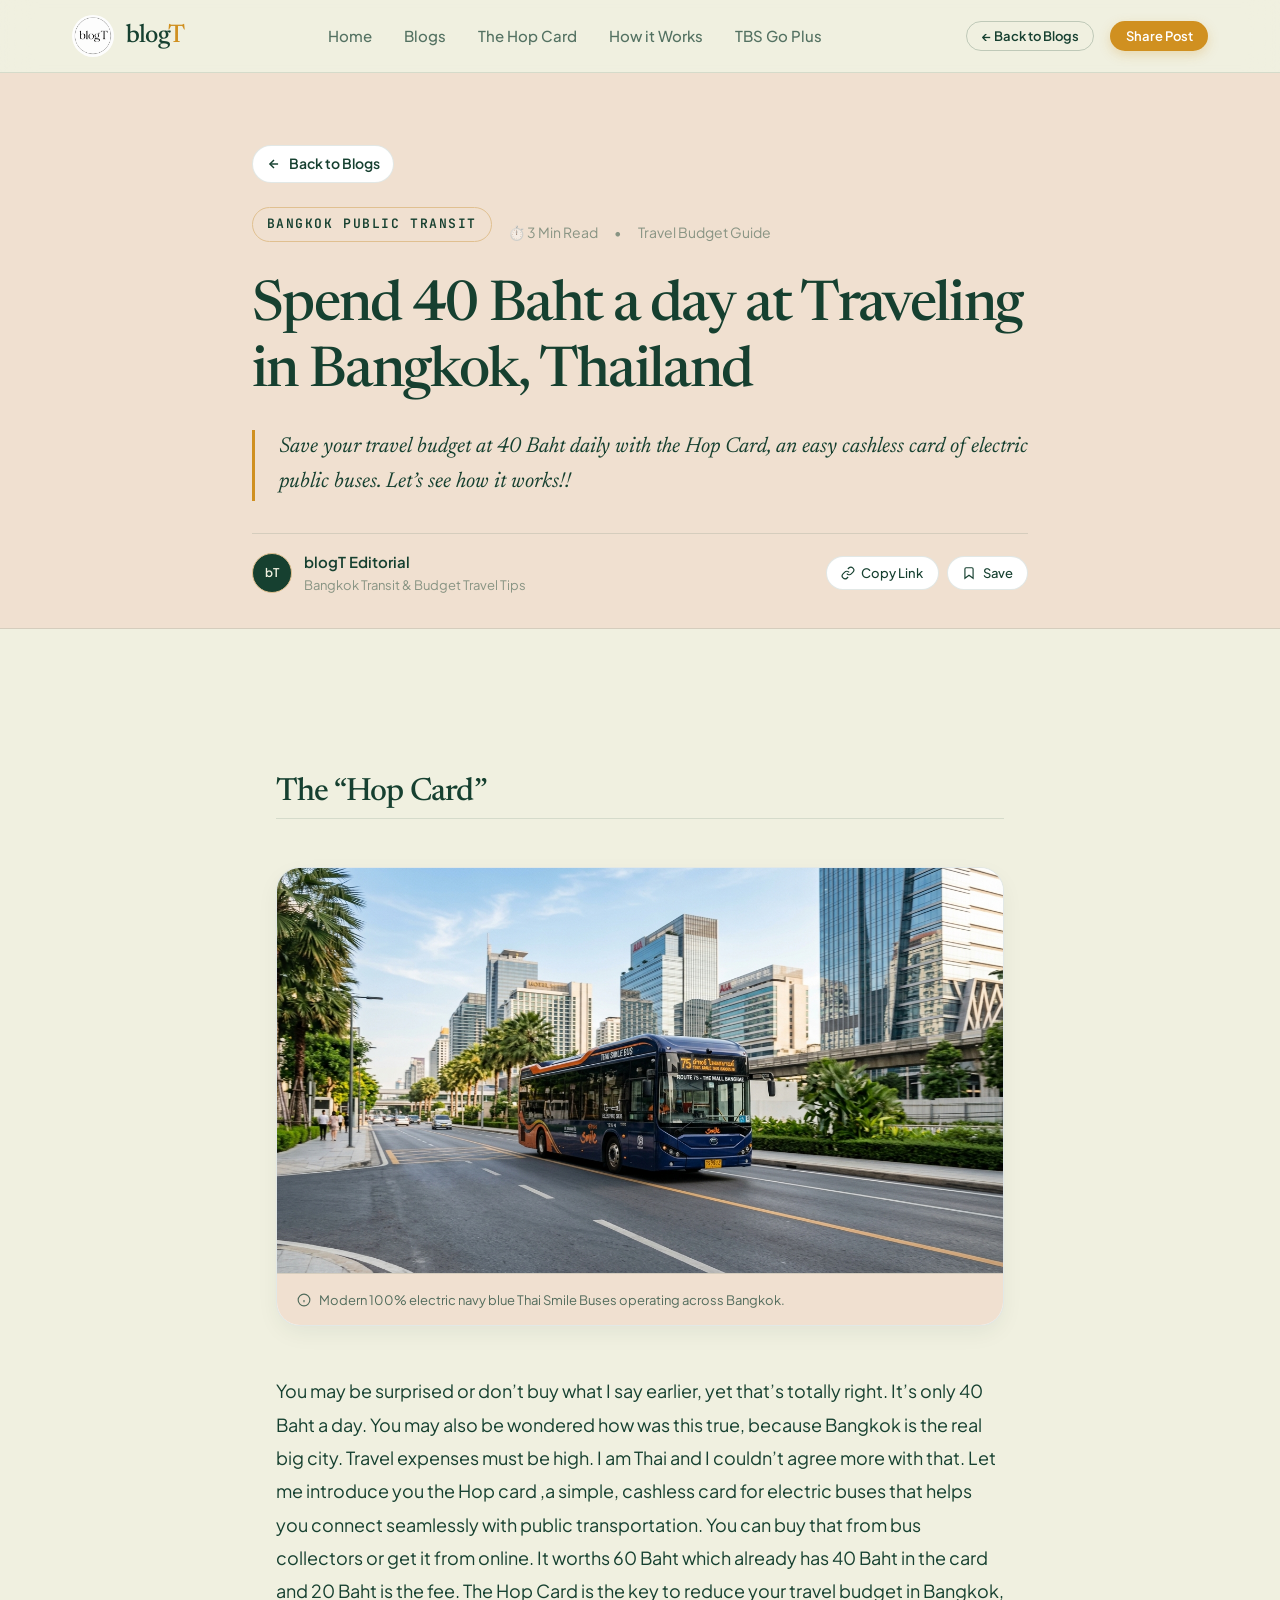
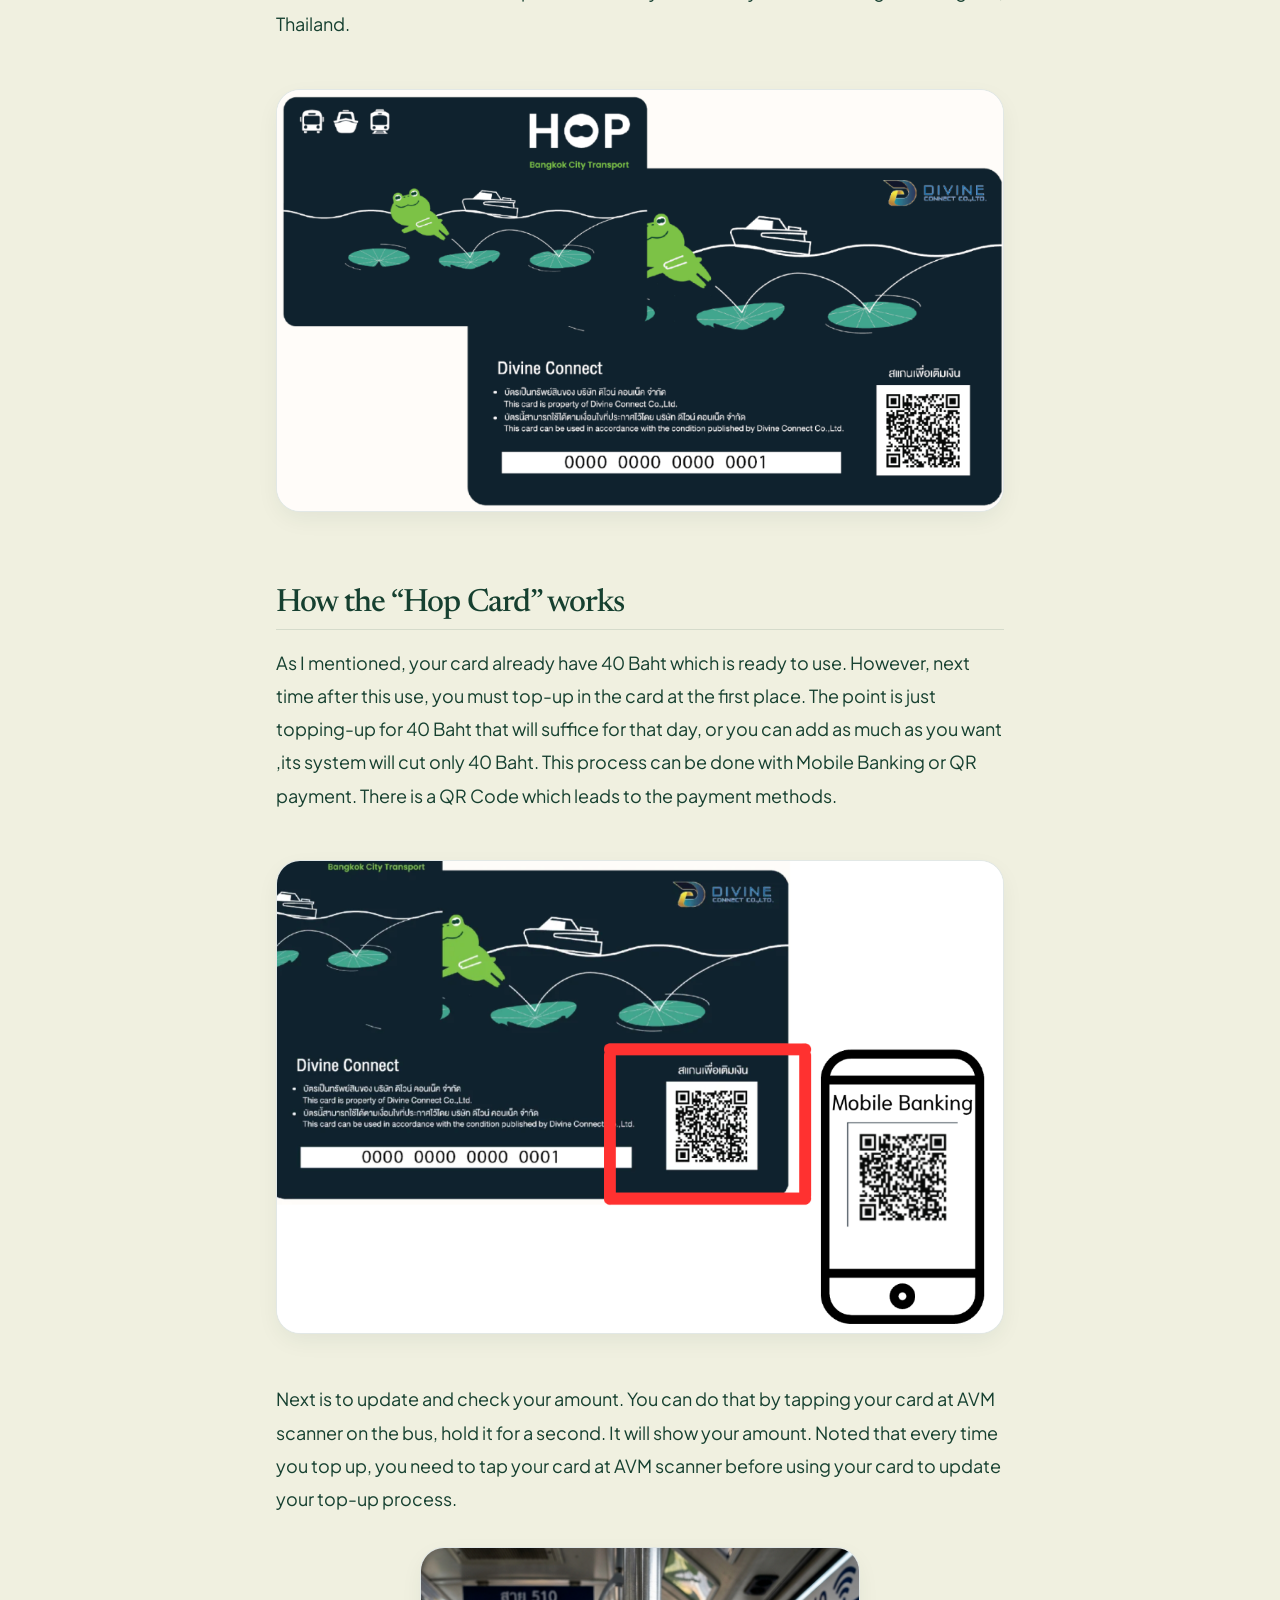
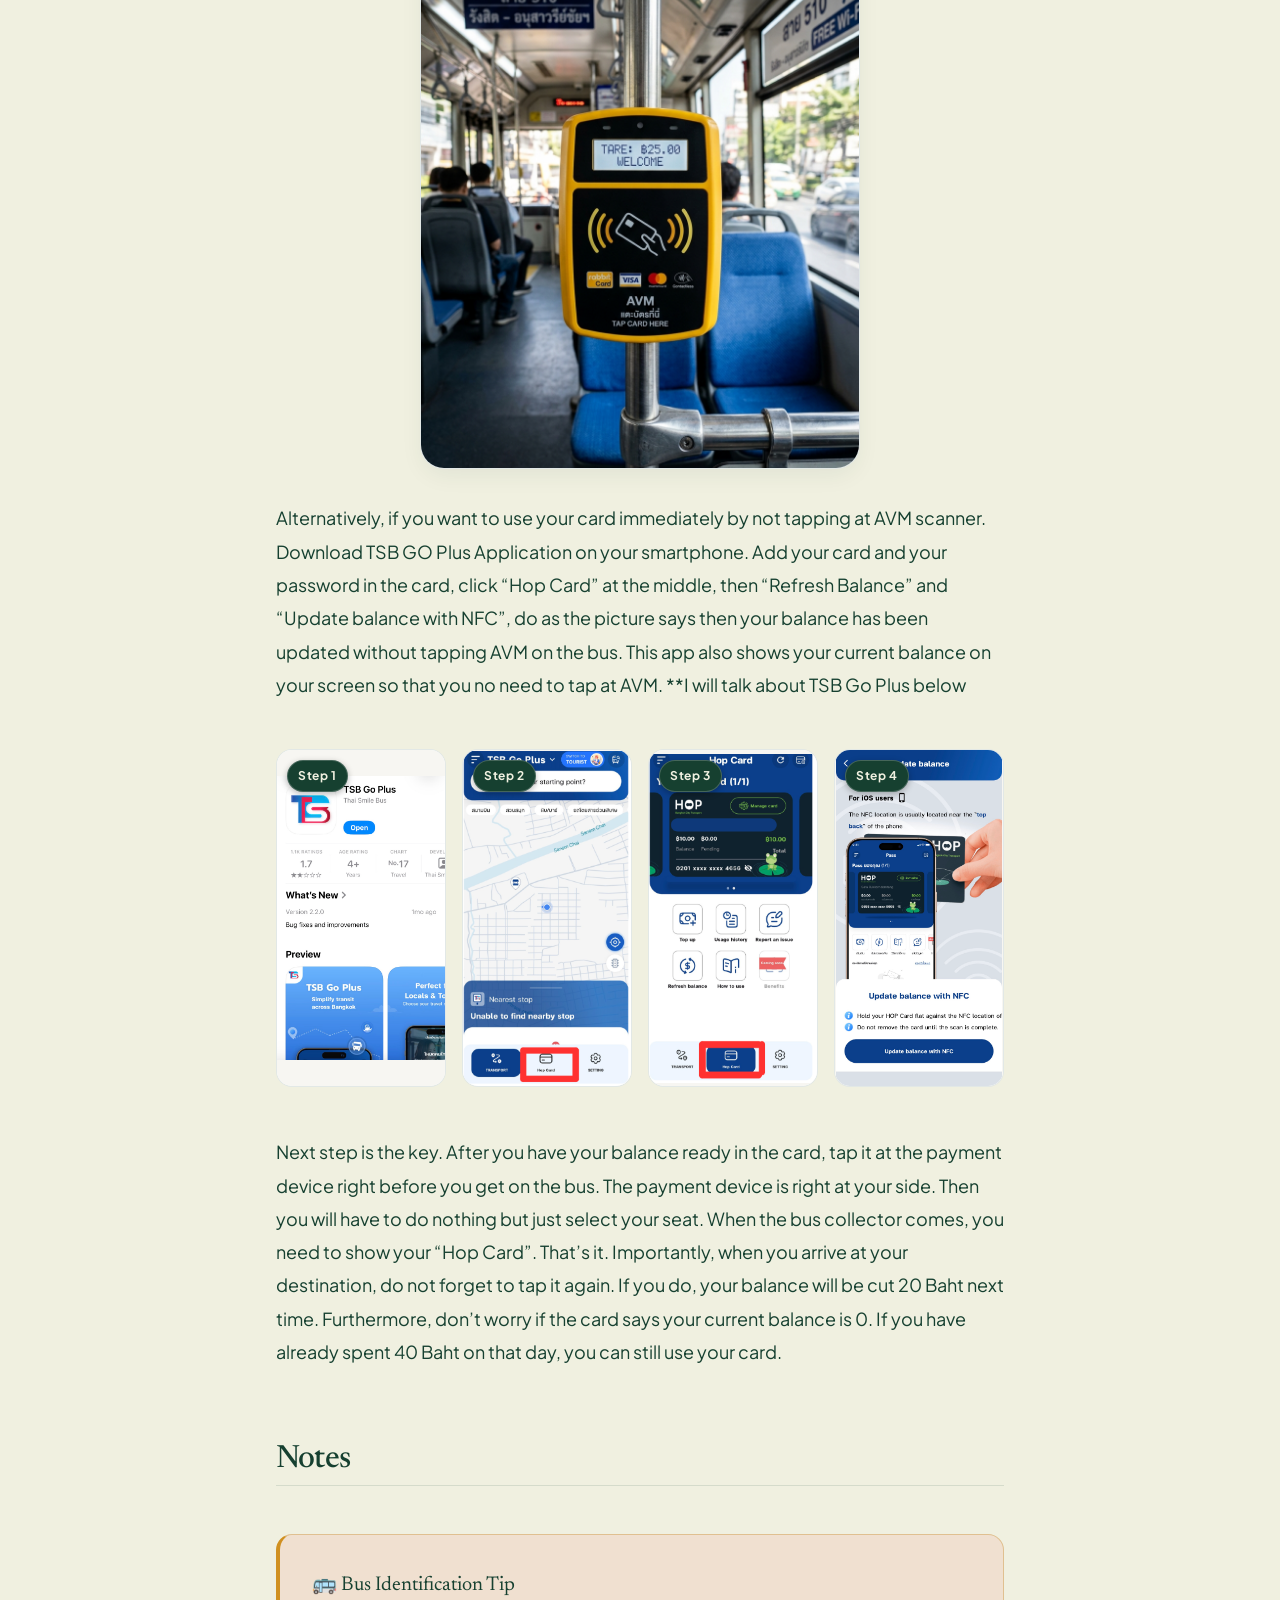
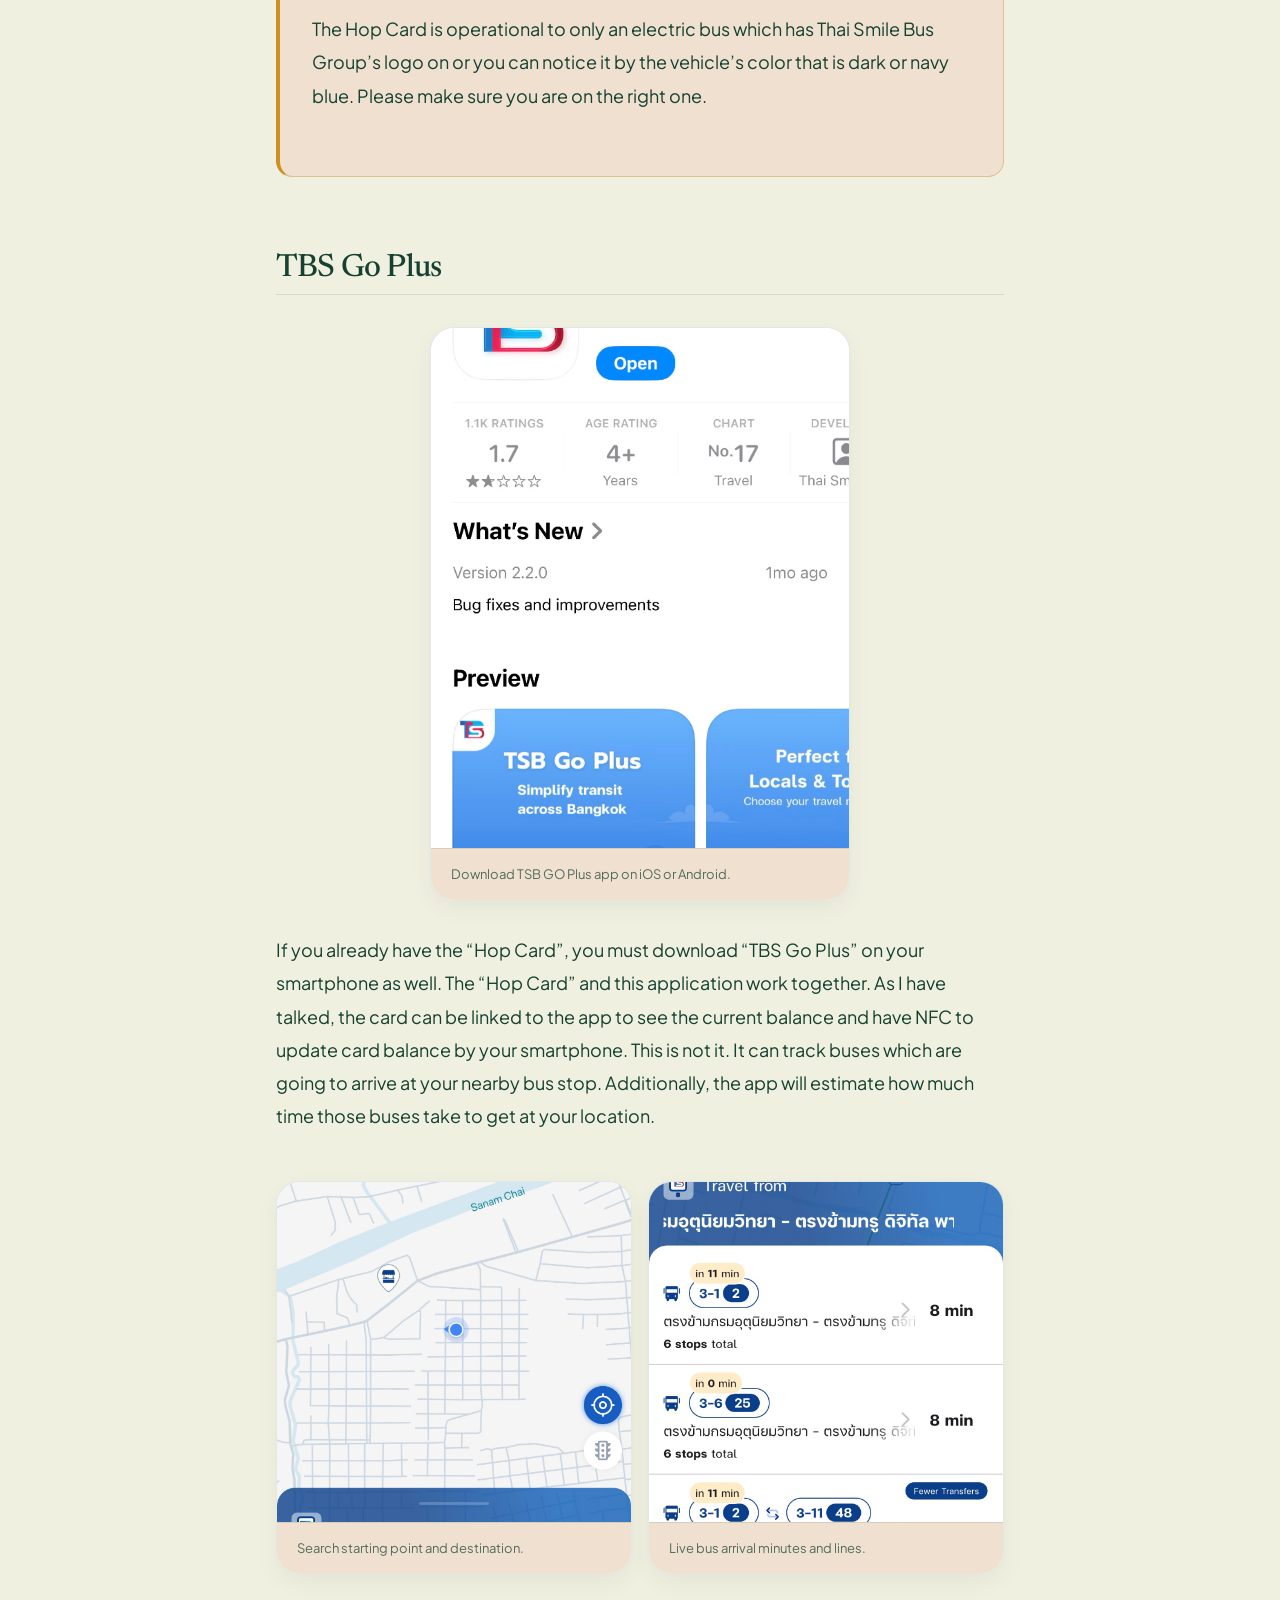
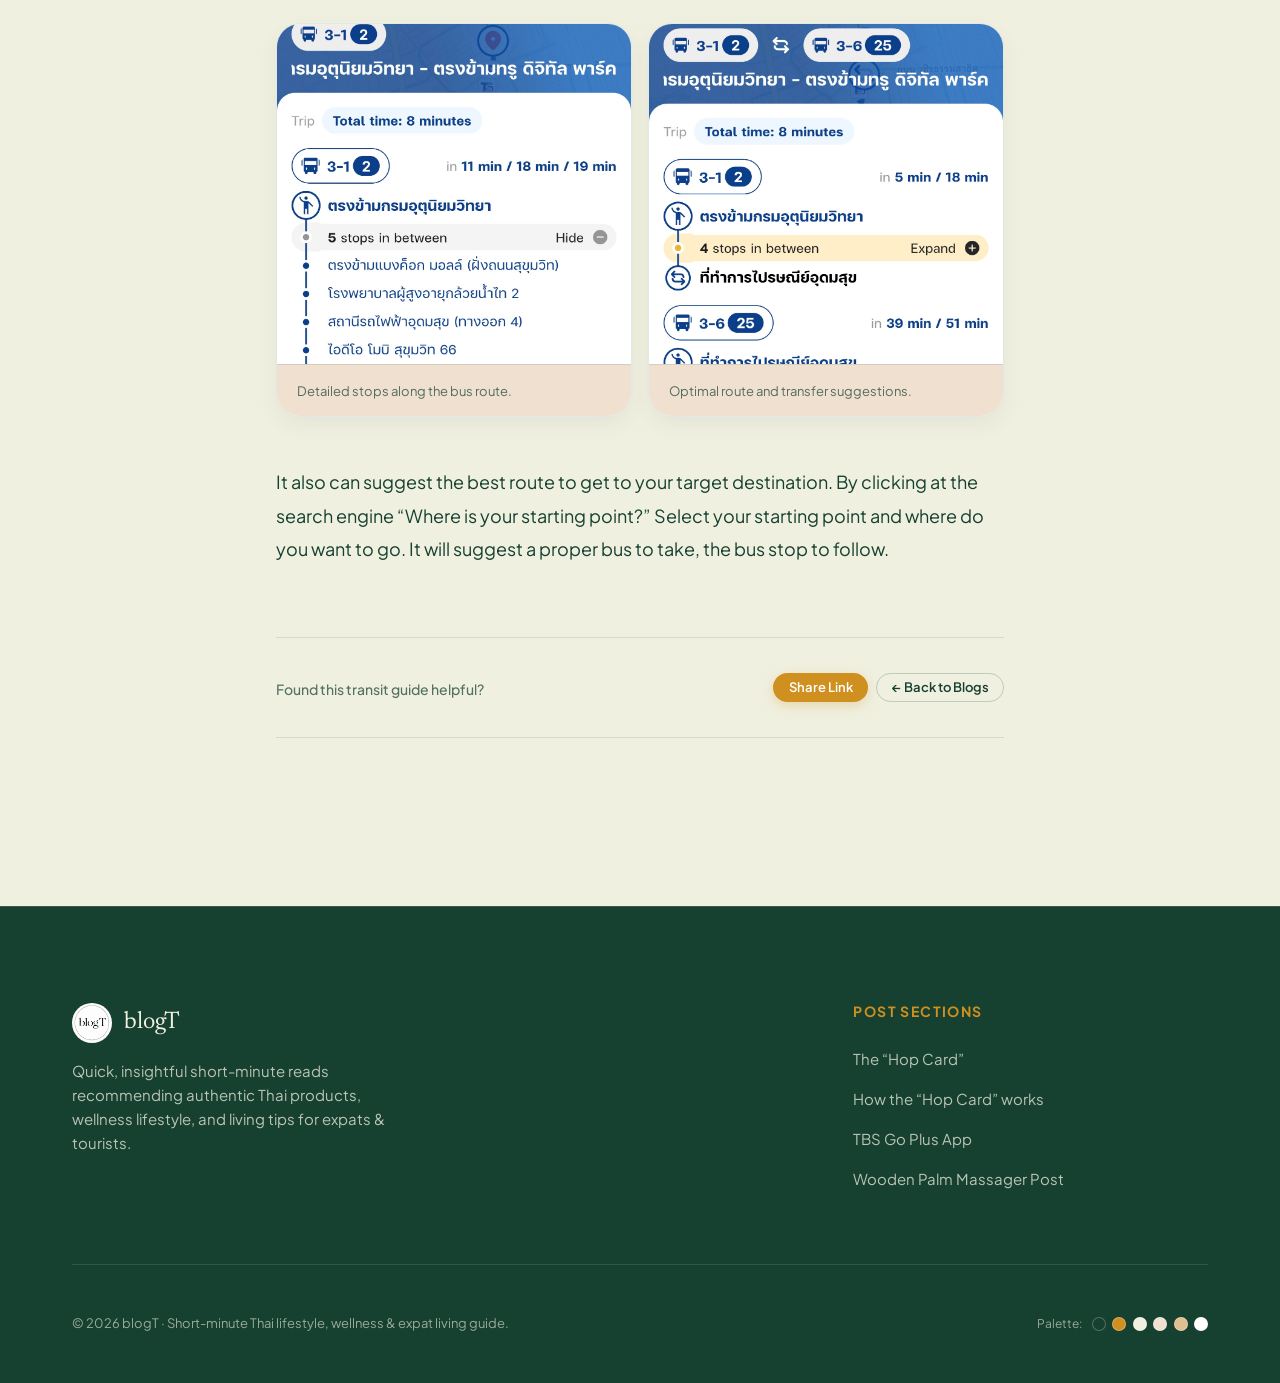
==== commit a6c69849: "Add files via upload" ====
--- a/hop-card-bangkok.html
+++ b/hop-card-bangkok.html
@@ -47,7 +47,7 @@
     </div>
   </header>
 
-  <main>
+  <main class="article-page-main">
     <!-- Article Header -->
     <header class="article-page-header">
       <div class="container container-narrow">
@@ -63,7 +63,7 @@
           <span class="section-tag">Bangkok Public Transit</span>
           <span style="font-size: 0.875rem; color: var(--text-faint);">⏱️ 3 Min Read</span>
           <span style="font-size: 0.875rem; color: var(--text-faint);">•</span>
-          <span style="font-size: 0.875rem; color: var(--text-faint);">Draft 1 · Travel Budget Guide</span>
+          <span style="font-size: 0.875rem; color: var(--text-faint);">Travel Budget Guide</span>
         </div>
 
         <h1 class="article-main-title">
